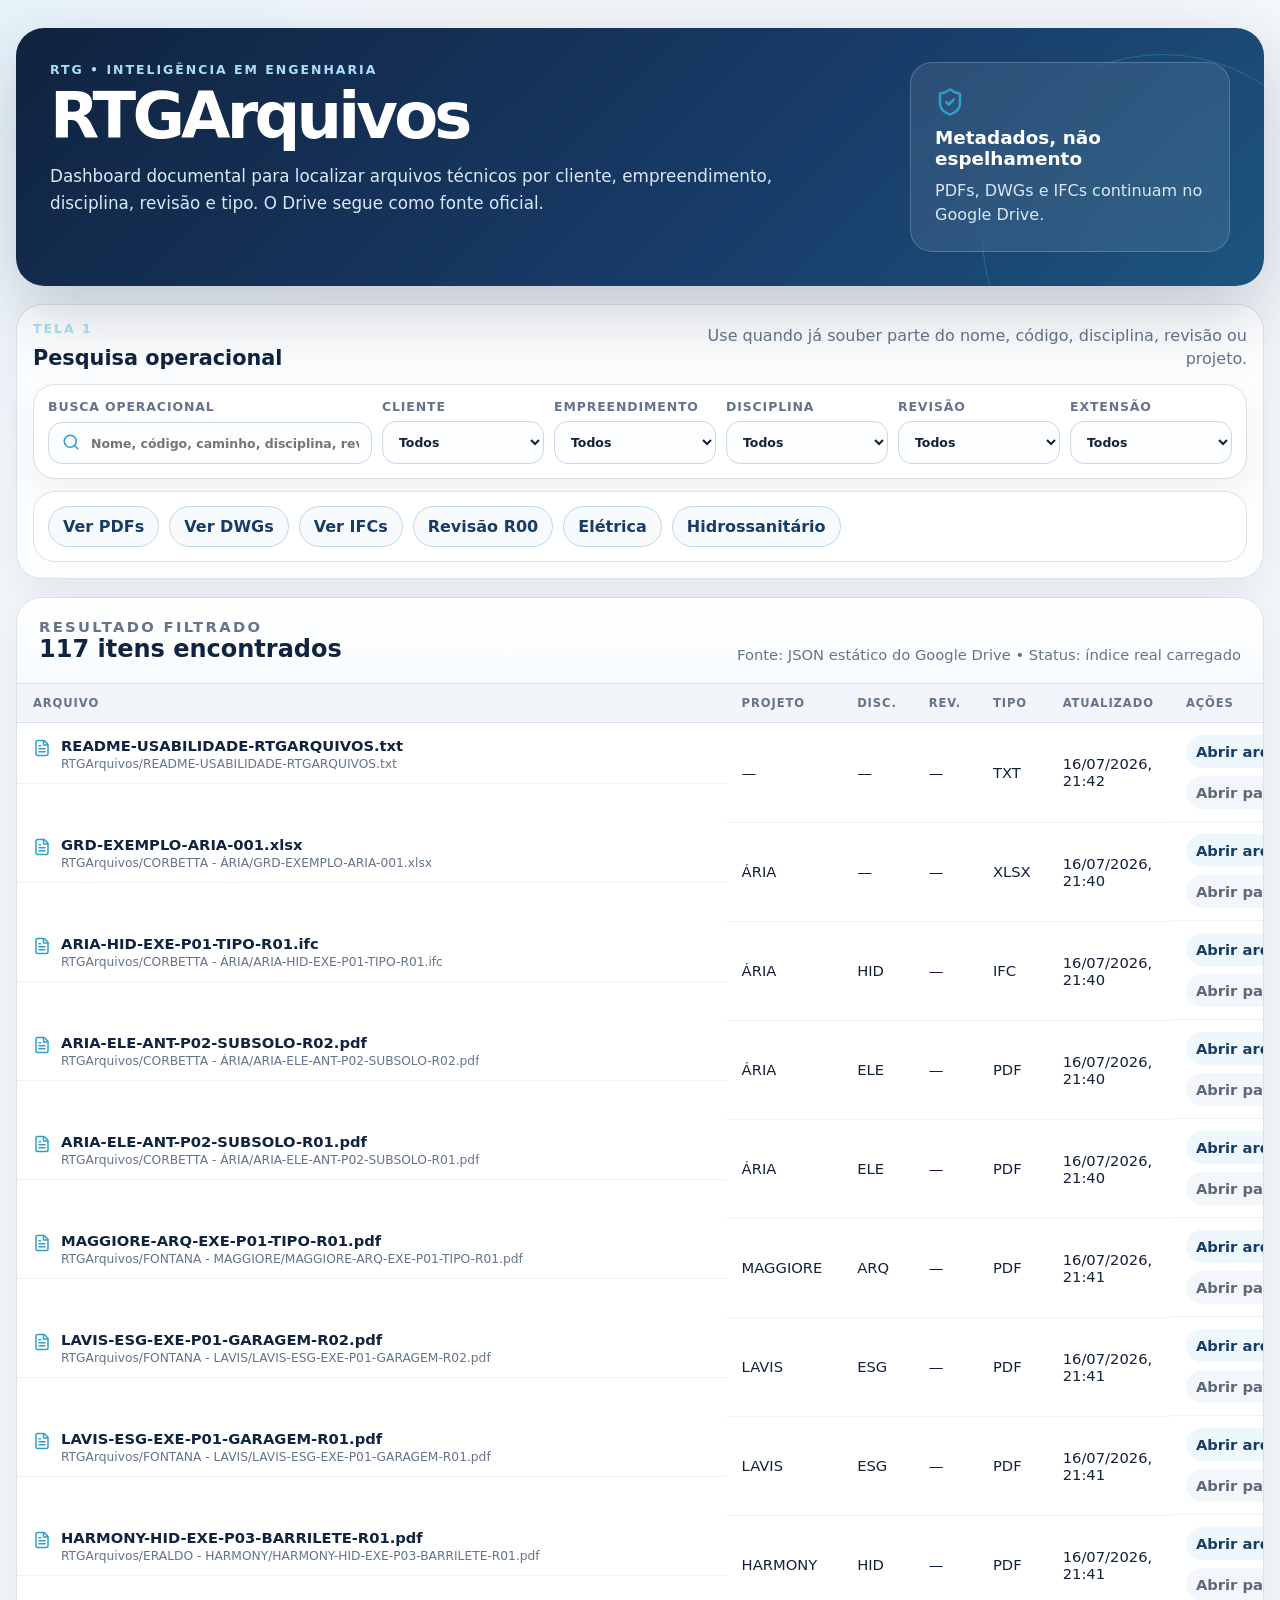
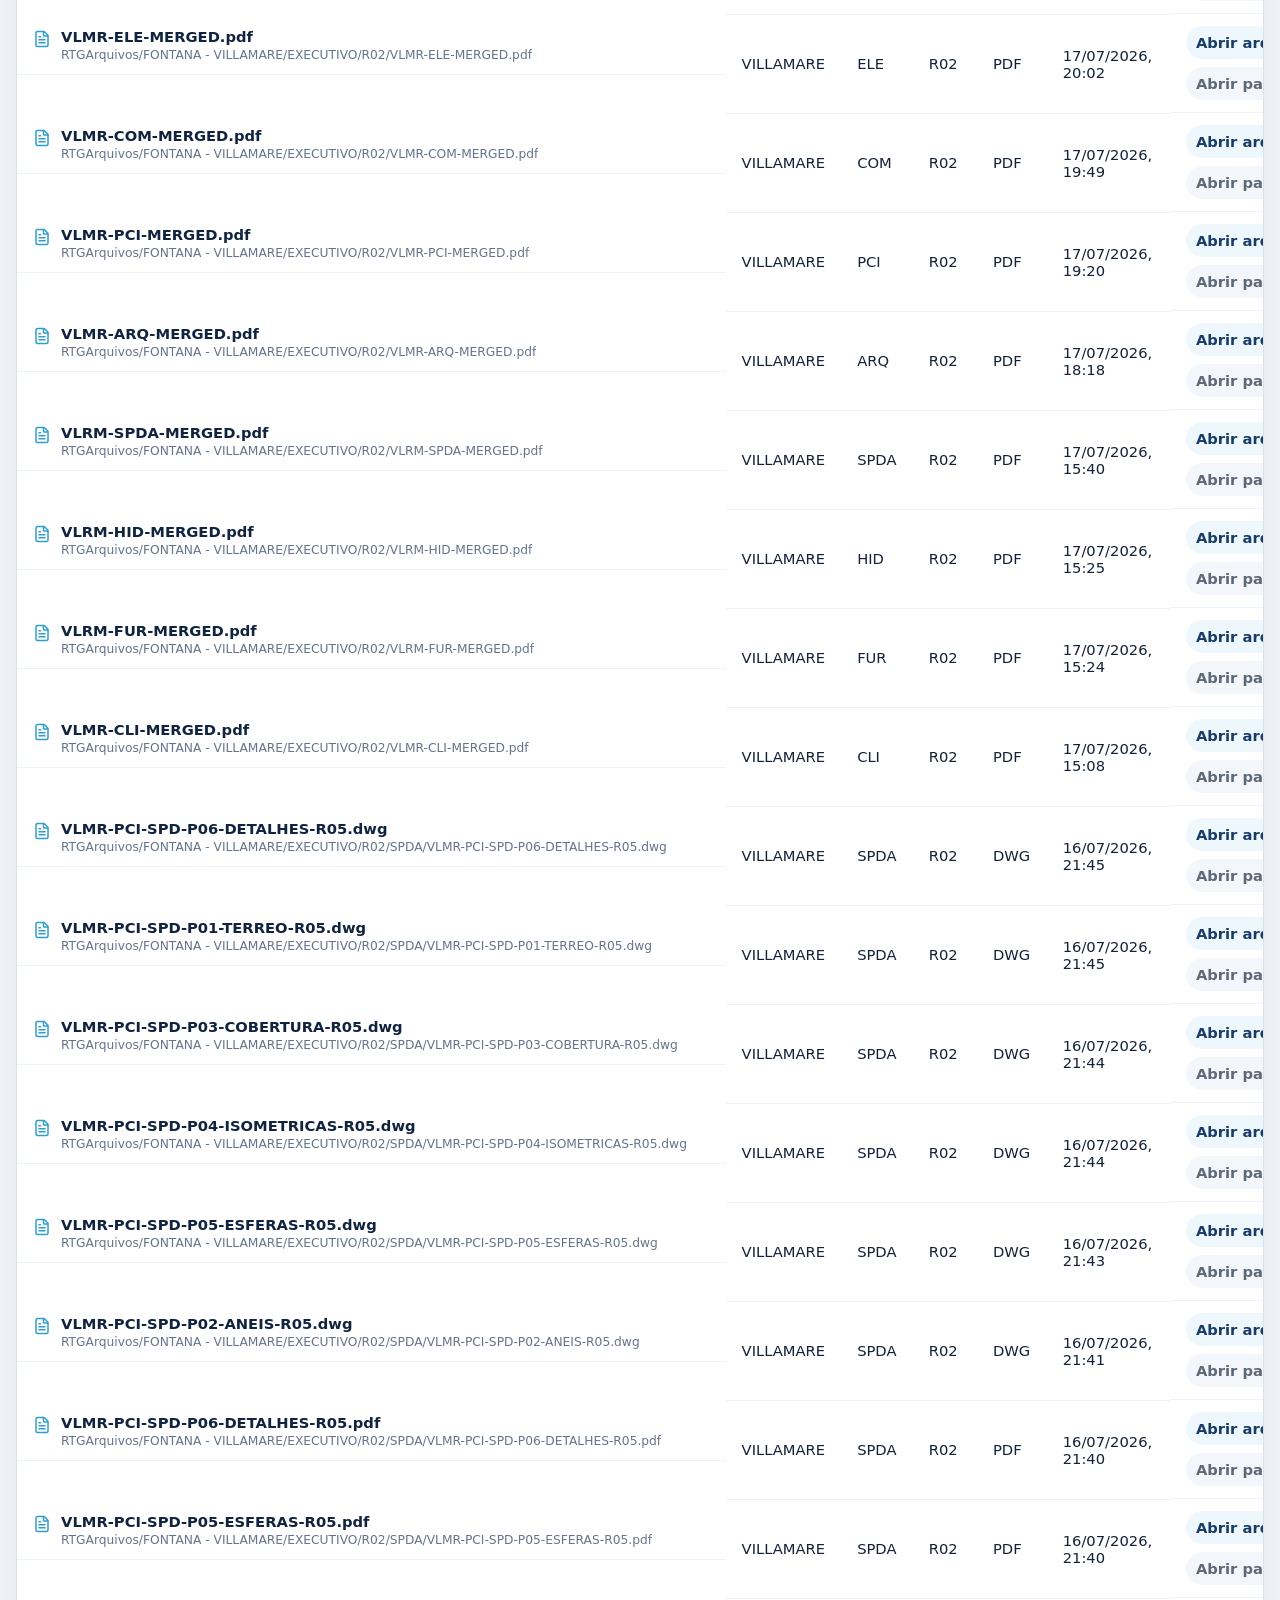
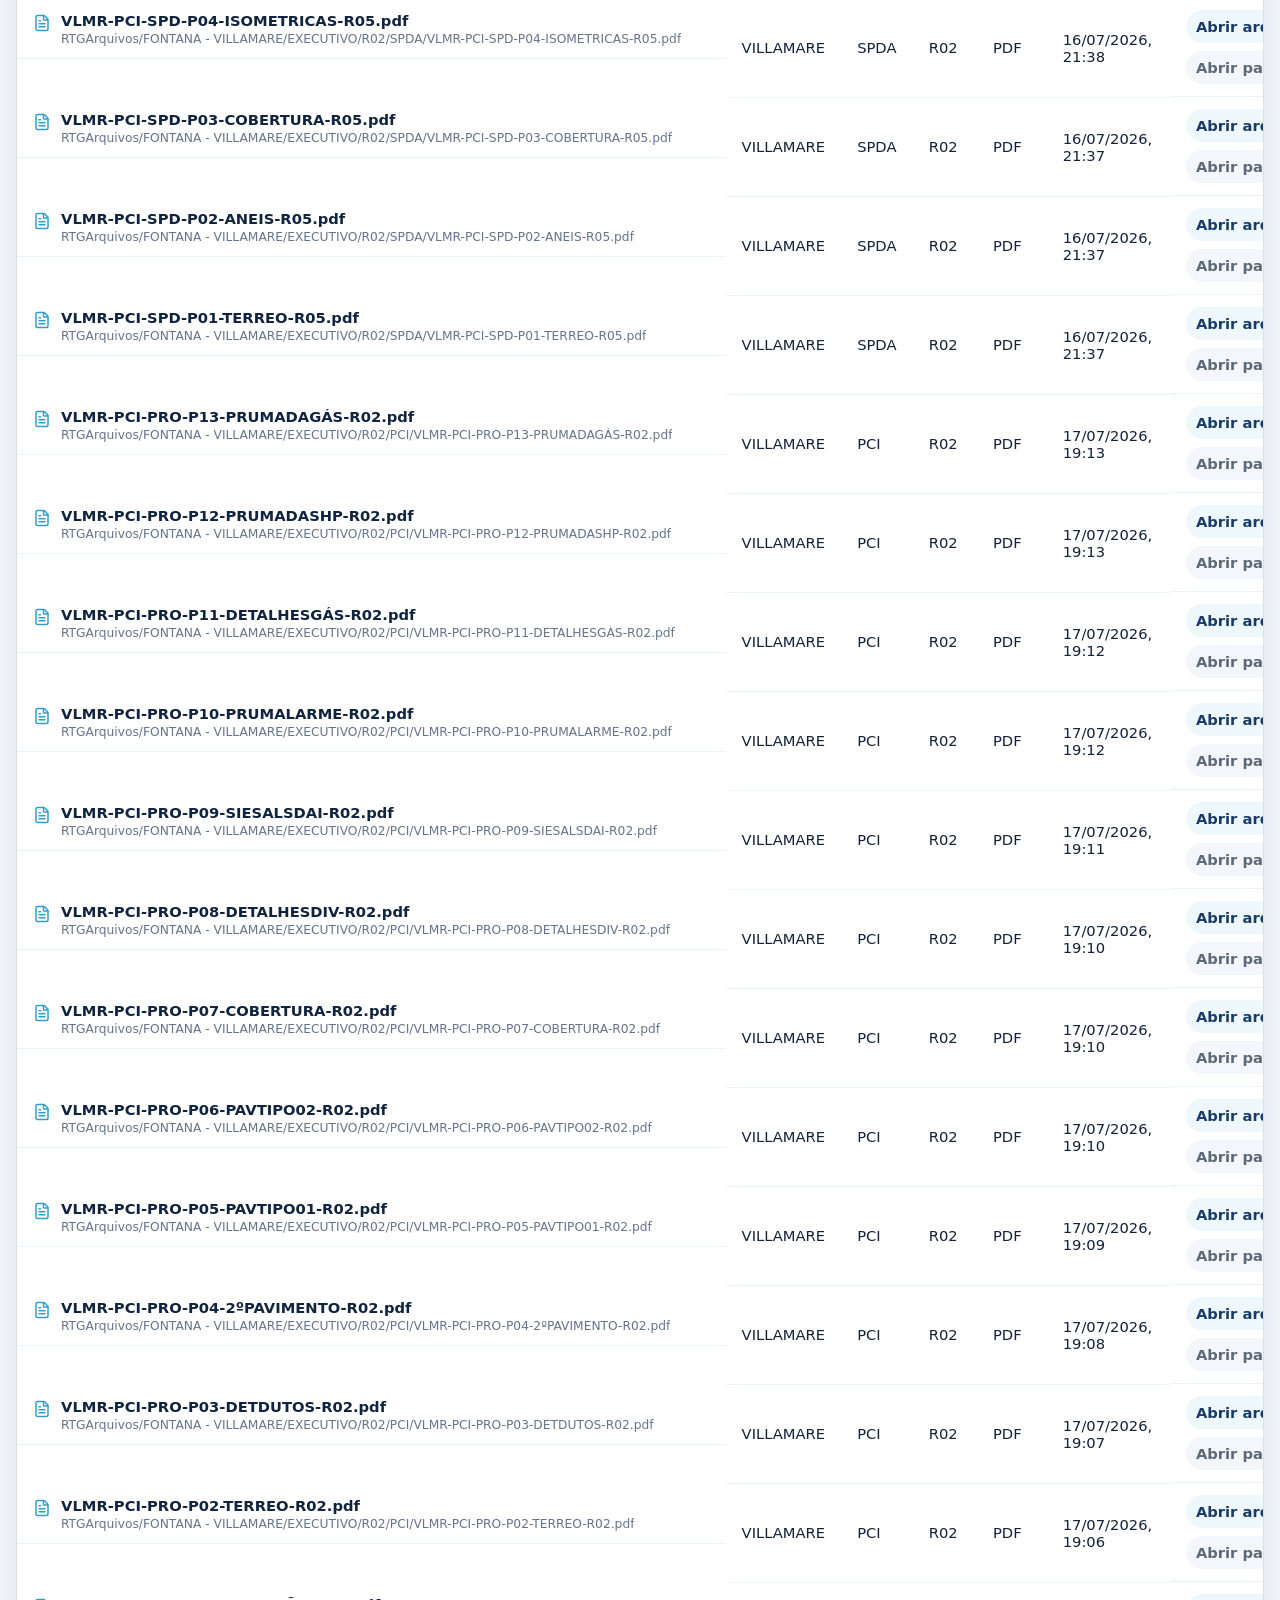
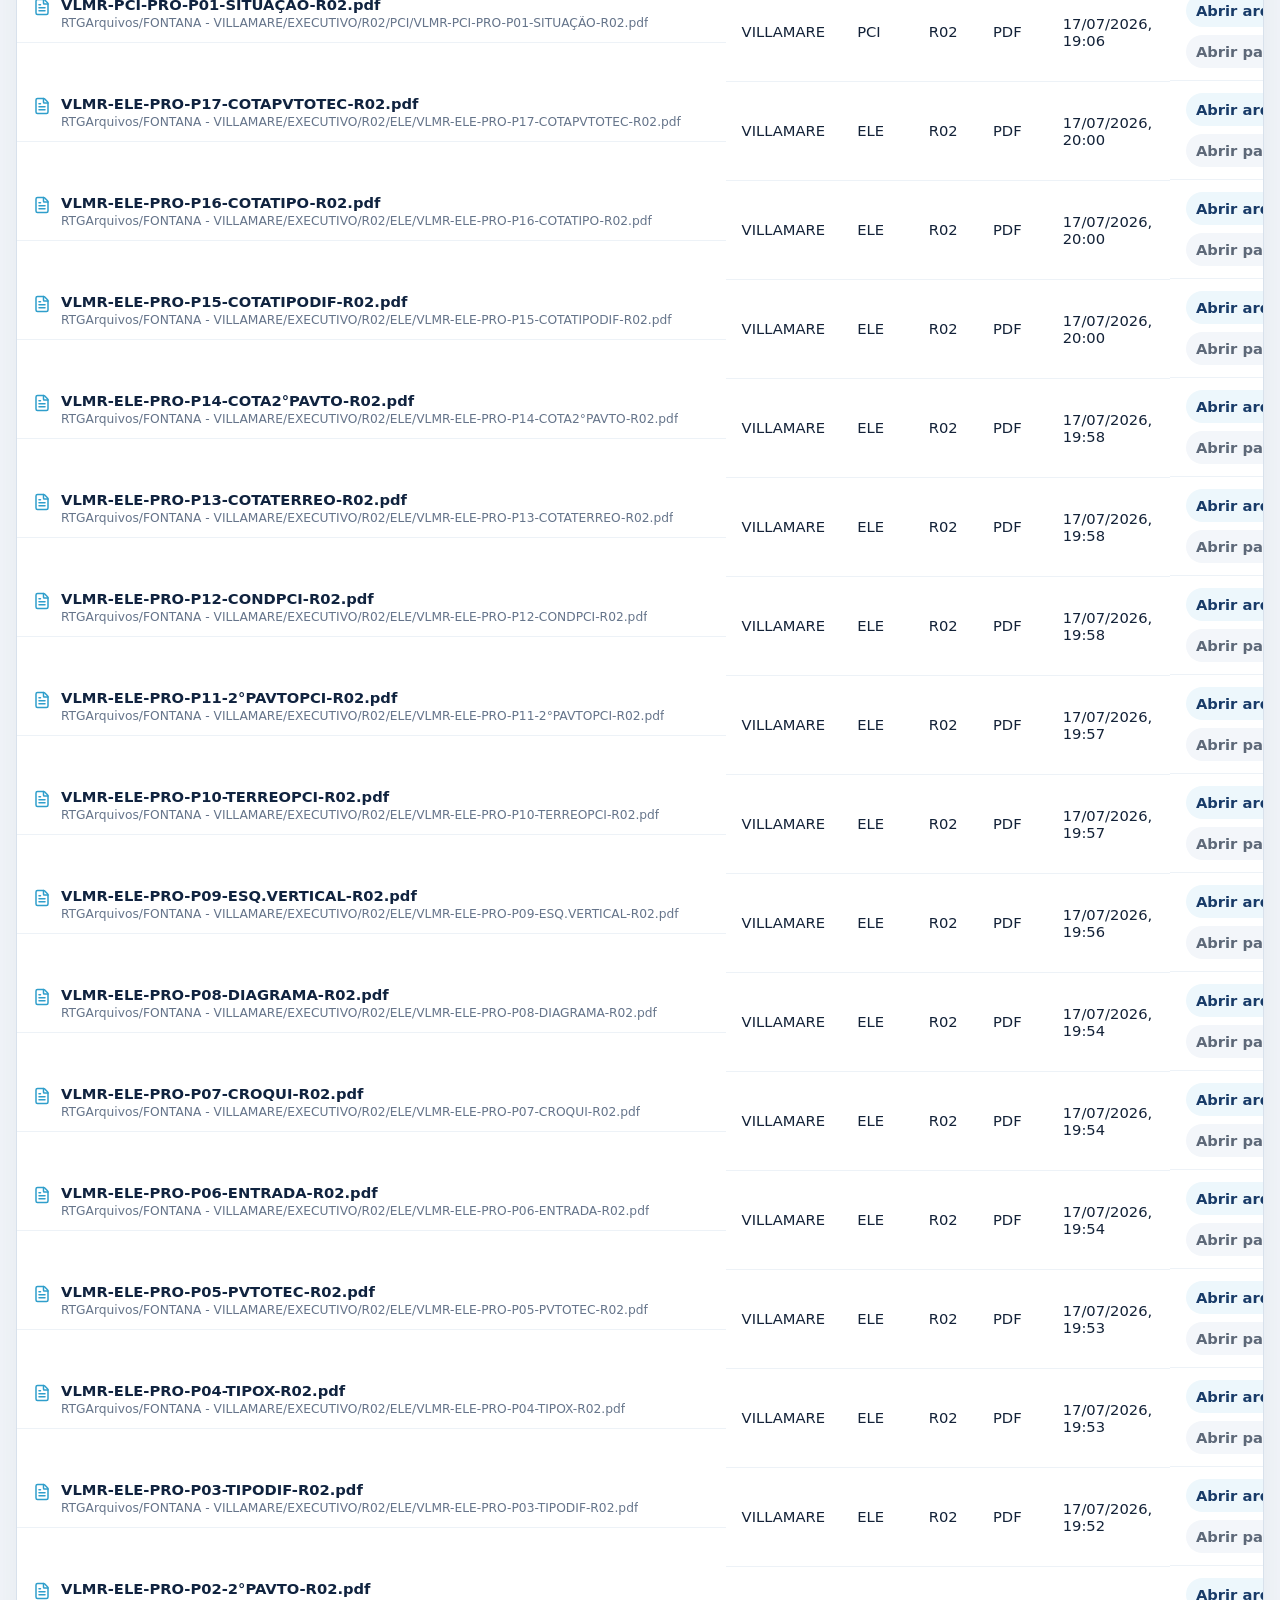
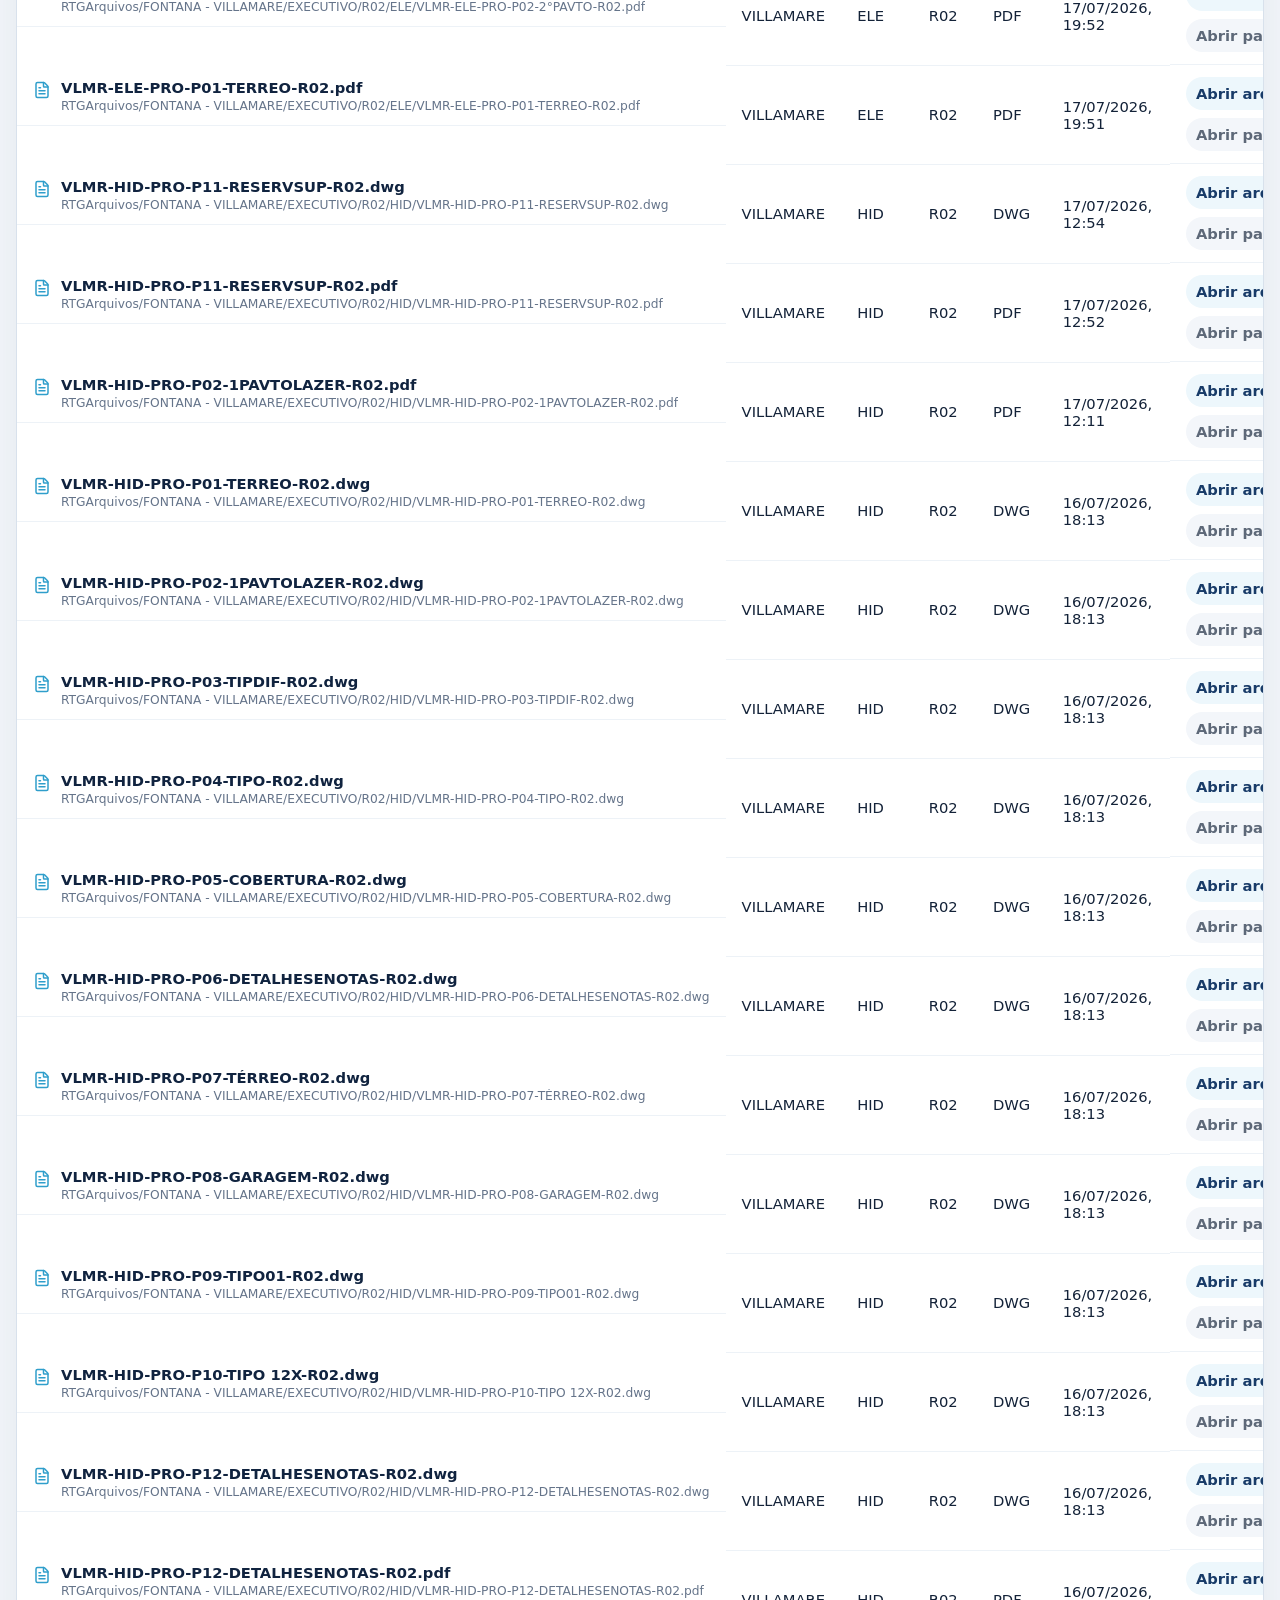
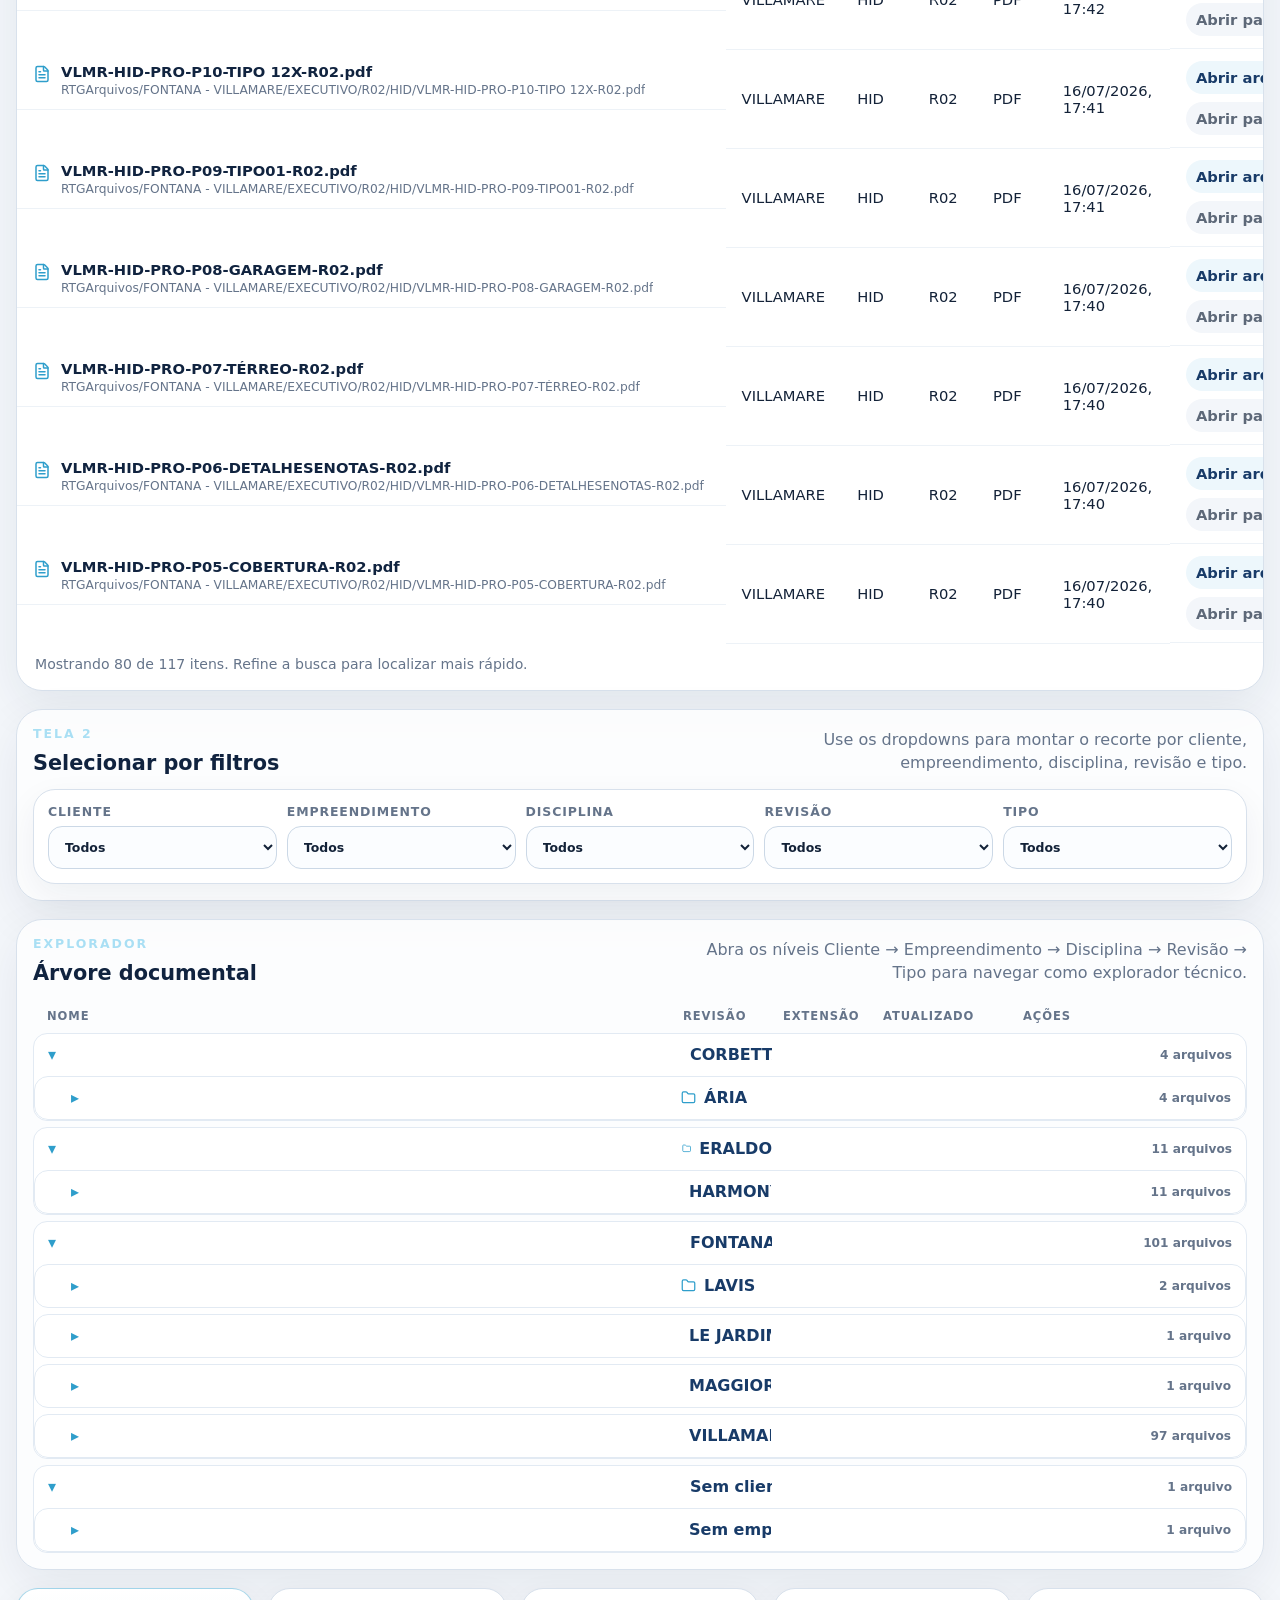
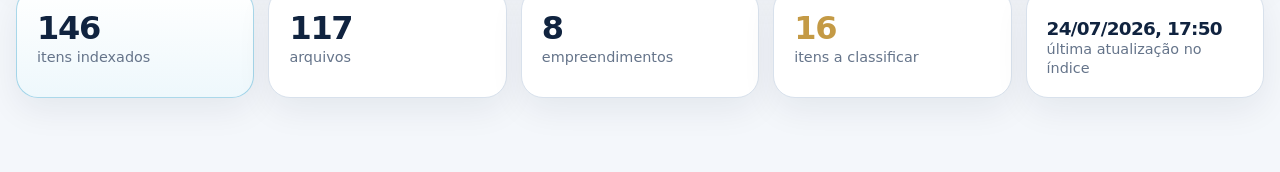
==== index.html @ e921a82e "Deploy RTGArquivos document tree explorer" ====
<!doctype html>
<html lang="pt-BR">
  <head>
    <meta charset="UTF-8" />
    <meta name="viewport" content="width=device-width, initial-scale=1.0" />
    <meta name="description" content="RTGArquivos — leitor e organizador dos arquivos da RTG no Google Drive." />
    <title>RTGArquivos — Leitor Google Drive</title>
    <script type="module" crossorigin src="/assets/index-Br7uMLHU.js"></script>
    <link rel="stylesheet" crossorigin href="/assets/index-CJc2FwRm.css">
  </head>
  <body>
    <div id="root"></div>
  </body>
</html>
---- assets/index-CJc2FwRm.css ----
:root{color:#132238;font-synthesis:none;text-rendering:optimizelegibility;-webkit-font-smoothing:antialiased;--rtg-navy:#10233f;--rtg-blue:#183b68;--rtg-cyan:#2f9ecb;--rtg-sky:#d9eef8;--rtg-ice:#f4f7fb;--rtg-card:#fff;--rtg-line:#d8e1ec;--rtg-text:#132238;--rtg-muted:#65748a;--rtg-gold:#c49a45;background:#f4f7fb;font-family:Inter,ui-sans-serif,system-ui,-apple-system,BlinkMacSystemFont,Segoe UI,sans-serif}*{box-sizing:border-box}body{background:radial-gradient(circle at top left, #e7f4fb 0, transparent 28rem), var(--rtg-ice);min-width:320px;min-height:100vh;margin:0}button,input,select{font:inherit}button{cursor:pointer}a{color:inherit}.app-shell{width:min(1420px,100% - 32px);margin:0 auto;padding:28px 0 56px}.hero{color:#fff;background:linear-gradient(135deg, var(--rtg-navy), var(--rtg-blue) 58%, #1c547d);border-radius:28px;grid-template-columns:1fr 320px;align-items:stretch;gap:24px;padding:34px;display:grid;position:relative;overflow:hidden;box-shadow:0 24px 70px #10233f38}.hero:after{content:"";border:1px solid #2f9ecb6b;border-radius:50%;width:360px;height:360px;position:absolute;inset:auto -80px -130px auto}.eyebrow{color:#a9dff4;letter-spacing:.16em;text-transform:uppercase;margin:0 0 10px;font-size:.78rem;font-weight:800}h1{letter-spacing:-.06em;margin:0;font-size:clamp(2.5rem,5vw,5rem);line-height:.92}h2{color:var(--rtg-navy);margin:0}.hero p:not(.eyebrow){color:#d9e8f5;max-width:760px;font-size:1.05rem;line-height:1.65}.privacy-card{z-index:1;-webkit-backdrop-filter:blur(12px);backdrop-filter:blur(12px);background:#ffffff17;border:1px solid #d9eef838;border-radius:22px;flex-direction:column;gap:10px;padding:24px;display:flex;position:relative}.privacy-card svg{color:var(--rtg-cyan);width:30px;height:30px}.privacy-card strong{font-size:1.15rem}.privacy-card span{color:#d9e8f5;line-height:1.5}.workspace-section{border:1px solid var(--rtg-line);background:#ffffffc7;border-radius:26px;margin:18px 0;padding:16px;box-shadow:0 16px 50px #10233f12}.workspace-heading{justify-content:space-between;align-items:end;gap:18px;margin-bottom:14px;display:flex}.workspace-heading h2{font-size:1.3rem}.workspace-heading span{color:var(--rtg-muted);text-align:right;max-width:560px;line-height:1.45}.command-center{grid-template-columns:repeat(5,1fr);gap:14px;margin:18px 0;display:grid}.metric{border:1px solid var(--rtg-line);background:var(--rtg-card);border-radius:22px;padding:20px;box-shadow:0 12px 34px #10233f12}.metric strong{color:var(--rtg-navy);letter-spacing:-.04em;font-size:clamp(1.5rem,2.5vw,2.4rem);display:block}.metric span{color:var(--rtg-muted);font-size:.9rem}.metric.primary{background:linear-gradient(#fff,#eef8fc);border-color:#2f9ecb66}.metric.alert strong{color:var(--rtg-gold)}.metric.wide strong{padding-top:9px;font-size:1.15rem}.quick-actions{border:1px solid var(--rtg-line);background:#fff;border-radius:22px;flex-wrap:wrap;gap:10px;margin-top:12px;padding:14px;display:flex}.quick-actions button{color:var(--rtg-blue);background:#f7fbfe;border:1px solid #bdd7e8;border-radius:999px;padding:10px 14px;font-weight:800}.quick-actions button:hover{border-color:var(--rtg-cyan);color:var(--rtg-navy);background:var(--rtg-sky)}.branch-grid{grid-template-columns:repeat(5,minmax(0,1fr));gap:10px;display:grid}.branch-panel{border:1px solid var(--rtg-line);background:#fff;border-radius:22px;min-width:0;padding:12px;box-shadow:0 12px 34px #10233f0f}.section-title{align-items:center;gap:7px;margin-bottom:10px;display:flex}.section-title svg{color:var(--rtg-cyan)}.section-title h2{font-size:.88rem}.branch-list{gap:7px;display:grid}.branch-item{text-align:left;background:#fbfdff;border:1px solid #e4ebf3;border-radius:15px;padding:9px;transition:all .15s}.branch-item:hover{background:#f1f8fc;border-color:#9ecde1;transform:translateY(-1px)}.branch-item strong{color:var(--rtg-navy);white-space:nowrap;text-overflow:ellipsis;font-size:.82rem;display:block;overflow:hidden}.branch-item span{color:var(--rtg-muted);margin-top:3px;font-size:.7rem;line-height:1.25;display:block}.filters{border:1px solid var(--rtg-line);background:#fff;border-radius:22px;grid-template-columns:minmax(320px,2fr) repeat(5,minmax(128px,1fr));gap:10px;padding:14px;display:grid;box-shadow:0 12px 34px #10233f0f}.filter-dropdowns{border:1px solid var(--rtg-line);background:#fff;border-radius:22px;grid-template-columns:repeat(5,minmax(150px,1fr));gap:10px;padding:14px;display:grid;box-shadow:0 12px 34px #10233f0f}.secondary-filter-grid{margin-top:4px}.search-field,.filter-field{color:var(--rtg-muted);text-transform:uppercase;letter-spacing:.07em;gap:7px;font-size:.78rem;font-weight:800;display:grid}.search-field{position:relative}.search-field svg{color:var(--rtg-cyan);width:18px;height:18px;position:absolute;bottom:13px;left:14px}input,select{width:100%;color:var(--rtg-text);background:#fbfdff;border:1px solid #cbd8e6;border-radius:14px;outline:none;padding:12px}input{padding-left:42px}input:focus,select:focus{border-color:var(--rtg-cyan);box-shadow:0 0 0 4px #2f9ecb24}.results-panel{border:1px solid var(--rtg-line);background:#fff;border-radius:26px;margin-top:18px;overflow:hidden;box-shadow:0 16px 50px #10233f14}.results-header{border-bottom:1px solid var(--rtg-line);background:linear-gradient(#fff,#f8fbfe);justify-content:space-between;align-items:end;gap:18px;padding:20px 22px;display:flex}.results-header p{color:var(--rtg-muted);margin:0;font-size:.92rem}.table-wrap{overflow-x:auto}.results-table{border-collapse:collapse;width:100%;font-size:.92rem}th{text-align:left;color:var(--rtg-muted);letter-spacing:.08em;text-transform:uppercase;border-bottom:1px solid var(--rtg-line);white-space:nowrap;background:#f2f6fa;padding:12px 16px;font-size:.72rem}td{color:var(--rtg-text);vertical-align:middle;border-bottom:1px solid #edf2f7;padding:12px 16px}tr:hover td{background:#f8fbfe}.name-cell{align-items:flex-start;gap:10px;min-width:360px;display:flex}.name-cell svg{color:var(--rtg-cyan);width:18px;height:18px;margin-top:2px}.name-cell strong{color:var(--rtg-navy);white-space:nowrap;text-overflow:ellipsis;max-width:520px;display:block;overflow:hidden}.name-cell small{color:var(--rtg-muted);white-space:nowrap;text-overflow:ellipsis;max-width:680px;margin-top:3px;display:block;overflow:hidden}.open-link{color:var(--rtg-blue);white-space:nowrap;background:#edf7fc;border-radius:999px;align-items:center;gap:5px;padding:8px 10px;font-weight:800;text-decoration:none;display:inline-flex}.open-link:hover{background:var(--rtg-sky);color:var(--rtg-navy)}.actions-cell{flex-wrap:wrap;gap:8px;min-width:220px;display:flex}.open-link.secondary{color:#5d6878;background:#f3f6fa}.open-link.secondary:hover{color:var(--rtg-navy);background:#e8eef5}.table-note{color:var(--rtg-muted);margin:0;padding:12px 18px 18px;font-size:.88rem}.explorer-workspace{margin-top:18px}.tree-table-head{color:var(--rtg-muted);letter-spacing:.08em;text-transform:uppercase;grid-template-columns:minmax(360px,1.7fr) 90px 90px 130px 210px;gap:10px;padding:10px 14px;font-size:.72rem;font-weight:900;display:grid}.tree-level{gap:6px;display:grid}.tree-node{background:#fff;border:1px solid #e2eaf3;border-radius:14px;overflow:hidden}.tree-node summary{cursor:pointer;min-height:42px;padding:9px 14px 9px calc(14px + (var(--depth) * 22px));color:var(--rtg-blue);grid-template-columns:minmax(360px,1.7fr) 90px 90px 130px 210px;align-items:center;gap:10px;font-weight:850;list-style:none;display:grid}.tree-node summary::-webkit-details-marker{display:none}.tree-node summary:before{content:"▸";color:var(--rtg-cyan);margin-right:7px}.tree-node[open]>summary:before{content:"▾"}.tree-name{text-overflow:ellipsis;white-space:nowrap;align-items:center;gap:8px;min-width:0;display:inline-flex;overflow:hidden}.tree-name svg{color:var(--rtg-cyan)}.tree-meta{color:var(--rtg-muted);grid-column:5;justify-self:end;font-size:.76rem;font-weight:800}.tree-files{background:#f8fbff;gap:4px;padding:0 10px 10px;display:grid}.tree-file{min-height:40px;color:var(--rtg-muted);background:#fff;border:1px solid #e6edf5;border-radius:12px;grid-template-columns:minmax(360px,1.7fr) 90px 90px 130px 210px;align-items:center;gap:10px;padding:8px 12px 8px 76px;font-size:.82rem;display:grid}.tree-file-name{color:var(--rtg-navy);text-overflow:ellipsis;white-space:nowrap;align-items:center;gap:8px;min-width:0;font-weight:800;display:inline-flex;overflow:hidden}.tree-file-name svg{color:var(--rtg-blue)}.tree-actions{flex-wrap:wrap;justify-content:flex-end;gap:6px;display:flex}.tree-actions a{color:var(--rtg-blue);background:#f9fcff;border:1px solid #c9d9e8;border-radius:999px;padding:6px 9px;font-size:.72rem;font-weight:850;text-decoration:none}.tree-actions a:hover{color:#fff;background:var(--rtg-blue);border-color:var(--rtg-blue)}@media (width<=1240px){.branch-grid,.filters,.filter-dropdowns{grid-template-columns:repeat(3,1fr)}.search-field{grid-column:1/-1}}@media (width<=1100px){.hero{grid-template-columns:1fr}.command-center,.branch-grid{grid-template-columns:repeat(2,1fr)}.workspace-heading{flex-direction:column;align-items:flex-start}.workspace-heading span{text-align:left}}@media (width<=720px){.app-shell{width:min(100% - 20px,1420px);padding-top:10px}.hero{border-radius:20px;padding:24px}.command-center,.branch-grid,.filters,.filter-dropdowns{grid-template-columns:1fr}.results-header{flex-direction:column;align-items:flex-start}.name-cell{min-width:260px}}
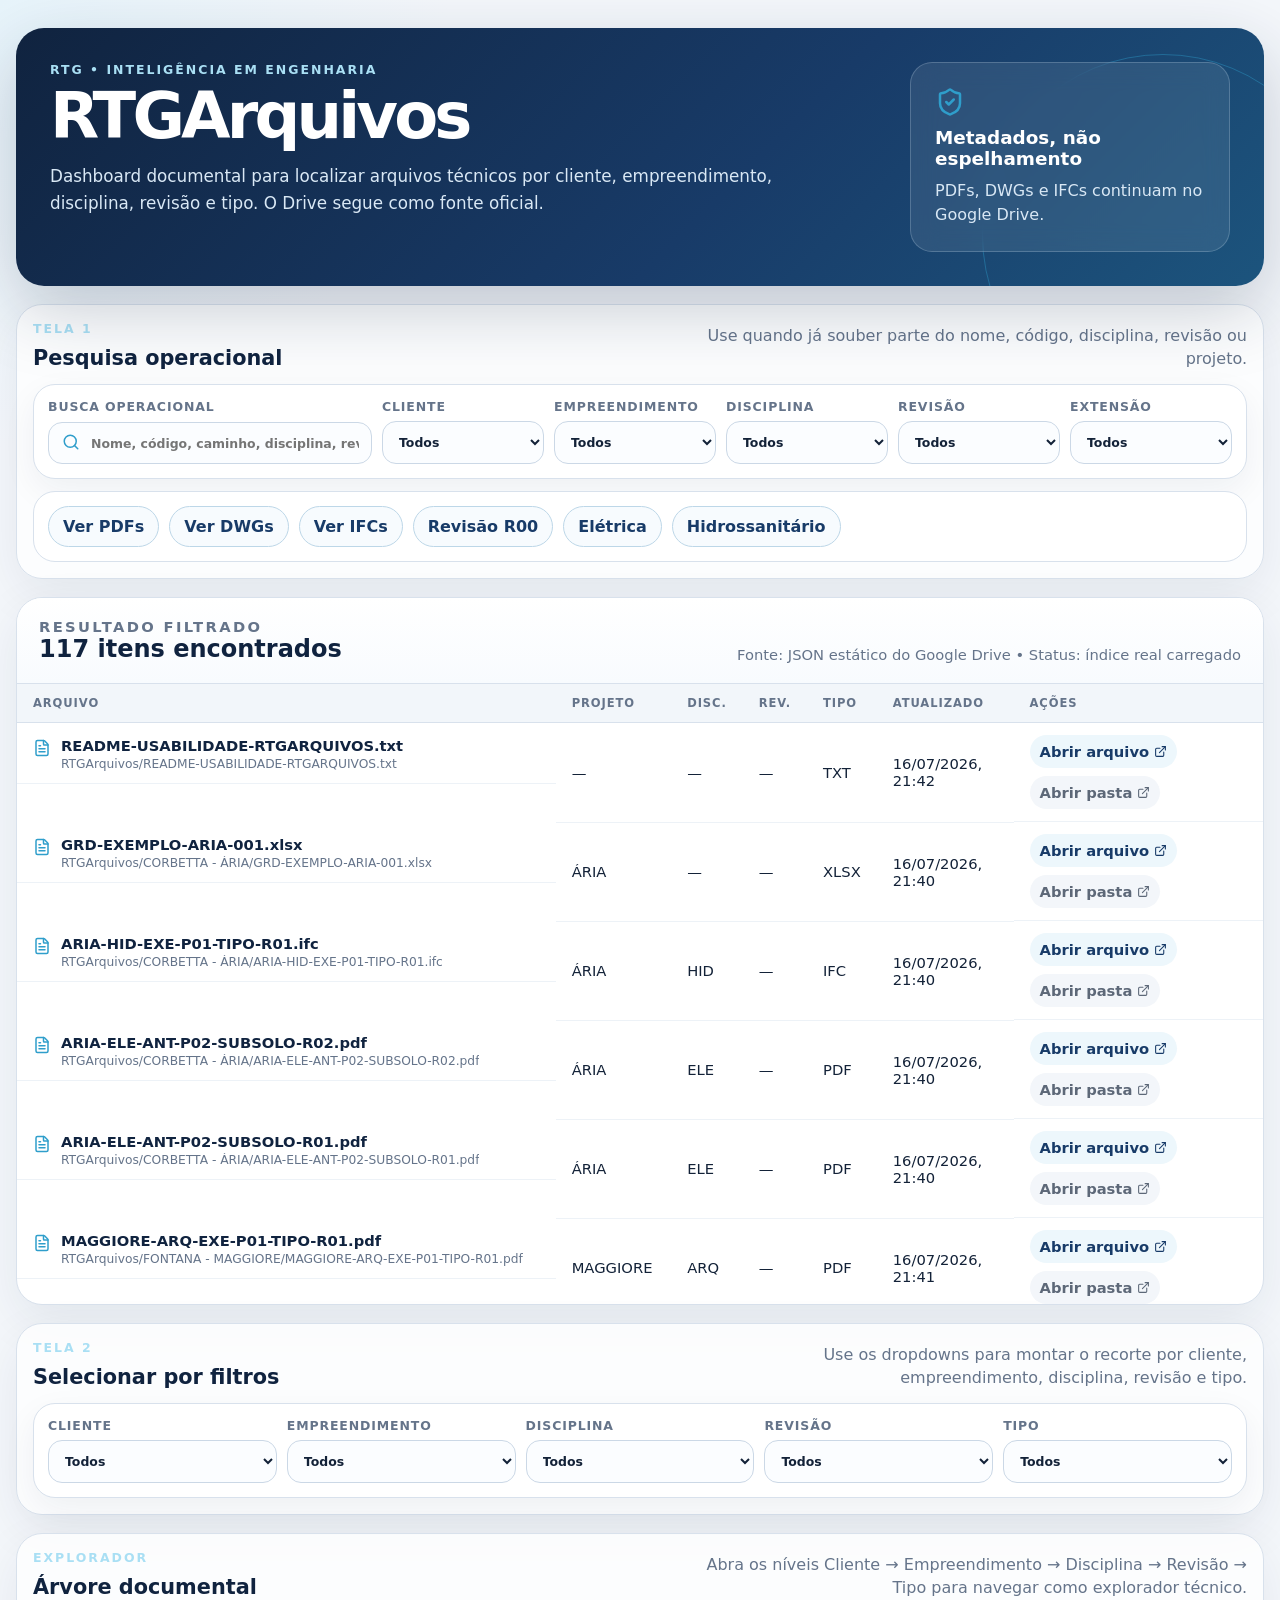
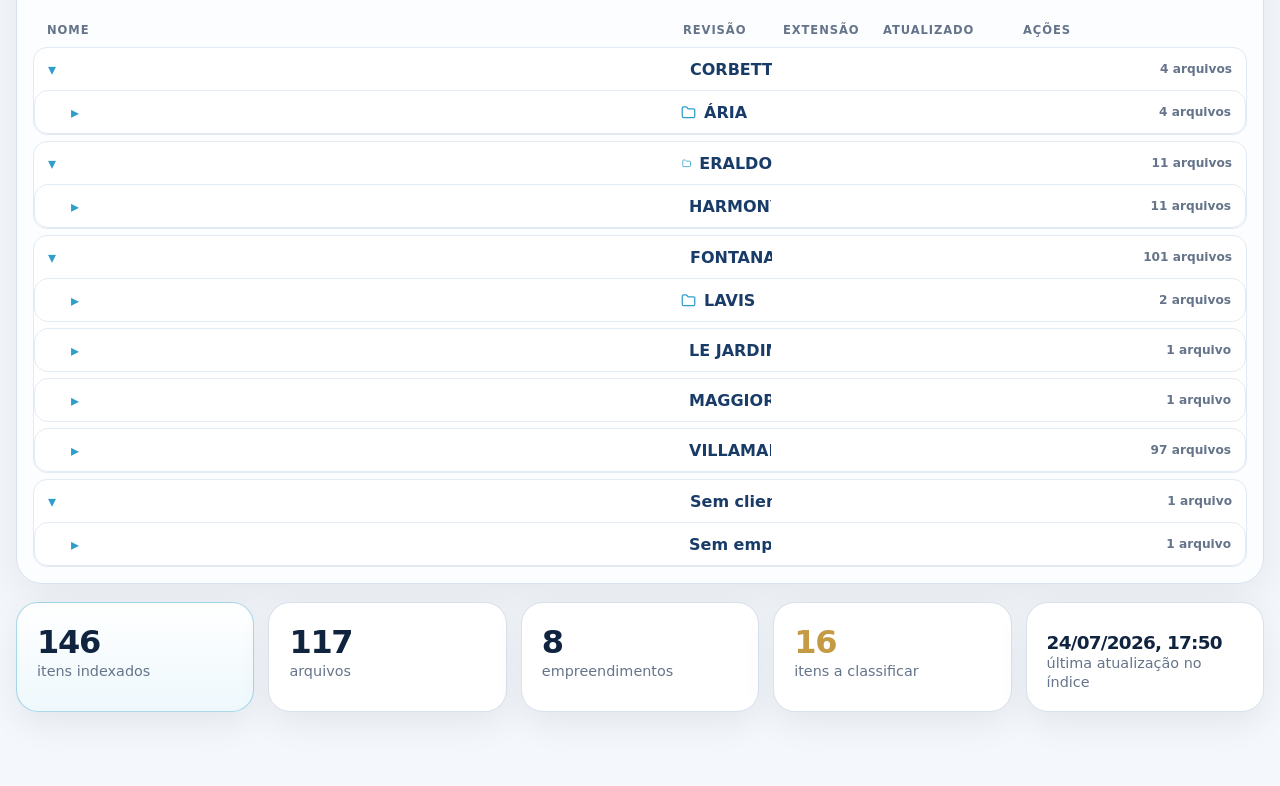
==== commit af7871aa: "Deploy RTGArquivos filtered results viewport" ====
--- a/index.html
+++ b/index.html
@@ -5,8 +5,8 @@
     <meta name="viewport" content="width=device-width, initial-scale=1.0" />
     <meta name="description" content="RTGArquivos — leitor e organizador dos arquivos da RTG no Google Drive." />
     <title>RTGArquivos — Leitor Google Drive</title>
-    <script type="module" crossorigin src="/assets/index-Br7uMLHU.js"></script>
-    <link rel="stylesheet" crossorigin href="/assets/index-CJc2FwRm.css">
+    <script type="module" crossorigin src="/assets/index-PYm75_A0.js"></script>
+    <link rel="stylesheet" crossorigin href="/assets/index-BSpvSMJw.css">
   </head>
   <body>
     <div id="root"></div>
--- a/assets/index-BSpvSMJw.css
+++ b/assets/index-BSpvSMJw.css
@@ -0,0 +1 @@
+:root{color:#132238;font-synthesis:none;text-rendering:optimizelegibility;-webkit-font-smoothing:antialiased;--rtg-navy:#10233f;--rtg-blue:#183b68;--rtg-cyan:#2f9ecb;--rtg-sky:#d9eef8;--rtg-ice:#f4f7fb;--rtg-card:#fff;--rtg-line:#d8e1ec;--rtg-text:#132238;--rtg-muted:#65748a;--rtg-gold:#c49a45;background:#f4f7fb;font-family:Inter,ui-sans-serif,system-ui,-apple-system,BlinkMacSystemFont,Segoe UI,sans-serif}*{box-sizing:border-box}body{background:radial-gradient(circle at top left, #e7f4fb 0, transparent 28rem), var(--rtg-ice);min-width:320px;min-height:100vh;margin:0}button,input,select{font:inherit}button{cursor:pointer}a{color:inherit}.app-shell{width:min(1420px,100% - 32px);margin:0 auto;padding:28px 0 56px}.hero{color:#fff;background:linear-gradient(135deg, var(--rtg-navy), var(--rtg-blue) 58%, #1c547d);border-radius:28px;grid-template-columns:1fr 320px;align-items:stretch;gap:24px;padding:34px;display:grid;position:relative;overflow:hidden;box-shadow:0 24px 70px #10233f38}.hero:after{content:"";border:1px solid #2f9ecb6b;border-radius:50%;width:360px;height:360px;position:absolute;inset:auto -80px -130px auto}.eyebrow{color:#a9dff4;letter-spacing:.16em;text-transform:uppercase;margin:0 0 10px;font-size:.78rem;font-weight:800}h1{letter-spacing:-.06em;margin:0;font-size:clamp(2.5rem,5vw,5rem);line-height:.92}h2{color:var(--rtg-navy);margin:0}.hero p:not(.eyebrow){color:#d9e8f5;max-width:760px;font-size:1.05rem;line-height:1.65}.privacy-card{z-index:1;-webkit-backdrop-filter:blur(12px);backdrop-filter:blur(12px);background:#ffffff17;border:1px solid #d9eef838;border-radius:22px;flex-direction:column;gap:10px;padding:24px;display:flex;position:relative}.privacy-card svg{color:var(--rtg-cyan);width:30px;height:30px}.privacy-card strong{font-size:1.15rem}.privacy-card span{color:#d9e8f5;line-height:1.5}.workspace-section{border:1px solid var(--rtg-line);background:#ffffffc7;border-radius:26px;margin:18px 0;padding:16px;box-shadow:0 16px 50px #10233f12}.workspace-heading{justify-content:space-between;align-items:end;gap:18px;margin-bottom:14px;display:flex}.workspace-heading h2{font-size:1.3rem}.workspace-heading span{color:var(--rtg-muted);text-align:right;max-width:560px;line-height:1.45}.command-center{grid-template-columns:repeat(5,1fr);gap:14px;margin:18px 0;display:grid}.metric{border:1px solid var(--rtg-line);background:var(--rtg-card);border-radius:22px;padding:20px;box-shadow:0 12px 34px #10233f12}.metric strong{color:var(--rtg-navy);letter-spacing:-.04em;font-size:clamp(1.5rem,2.5vw,2.4rem);display:block}.metric span{color:var(--rtg-muted);font-size:.9rem}.metric.primary{background:linear-gradient(#fff,#eef8fc);border-color:#2f9ecb66}.metric.alert strong{color:var(--rtg-gold)}.metric.wide strong{padding-top:9px;font-size:1.15rem}.quick-actions{border:1px solid var(--rtg-line);background:#fff;border-radius:22px;flex-wrap:wrap;gap:10px;margin-top:12px;padding:14px;display:flex}.quick-actions button{color:var(--rtg-blue);background:#f7fbfe;border:1px solid #bdd7e8;border-radius:999px;padding:10px 14px;font-weight:800}.quick-actions button:hover{border-color:var(--rtg-cyan);color:var(--rtg-navy);background:var(--rtg-sky)}.branch-grid{grid-template-columns:repeat(5,minmax(0,1fr));gap:10px;display:grid}.branch-panel{border:1px solid var(--rtg-line);background:#fff;border-radius:22px;min-width:0;padding:12px;box-shadow:0 12px 34px #10233f0f}.section-title{align-items:center;gap:7px;margin-bottom:10px;display:flex}.section-title svg{color:var(--rtg-cyan)}.section-title h2{font-size:.88rem}.branch-list{gap:7px;display:grid}.branch-item{text-align:left;background:#fbfdff;border:1px solid #e4ebf3;border-radius:15px;padding:9px;transition:all .15s}.branch-item:hover{background:#f1f8fc;border-color:#9ecde1;transform:translateY(-1px)}.branch-item strong{color:var(--rtg-navy);white-space:nowrap;text-overflow:ellipsis;font-size:.82rem;display:block;overflow:hidden}.branch-item span{color:var(--rtg-muted);margin-top:3px;font-size:.7rem;line-height:1.25;display:block}.filters{border:1px solid var(--rtg-line);background:#fff;border-radius:22px;grid-template-columns:minmax(320px,2fr) repeat(5,minmax(128px,1fr));gap:10px;padding:14px;display:grid;box-shadow:0 12px 34px #10233f0f}.filter-dropdowns{border:1px solid var(--rtg-line);background:#fff;border-radius:22px;grid-template-columns:repeat(5,minmax(150px,1fr));gap:10px;padding:14px;display:grid;box-shadow:0 12px 34px #10233f0f}.secondary-filter-grid{margin-top:4px}.search-field,.filter-field{color:var(--rtg-muted);text-transform:uppercase;letter-spacing:.07em;gap:7px;font-size:.78rem;font-weight:800;display:grid}.search-field{position:relative}.search-field svg{color:var(--rtg-cyan);width:18px;height:18px;position:absolute;bottom:13px;left:14px}input,select{width:100%;color:var(--rtg-text);background:#fbfdff;border:1px solid #cbd8e6;border-radius:14px;outline:none;padding:12px}input{padding-left:42px}input:focus,select:focus{border-color:var(--rtg-cyan);box-shadow:0 0 0 4px #2f9ecb24}.results-panel{border:1px solid var(--rtg-line);background:#fff;border-radius:26px;margin-top:18px;overflow:hidden;box-shadow:0 16px 50px #10233f14}.results-header{border-bottom:1px solid var(--rtg-line);background:linear-gradient(#fff,#f8fbfe);justify-content:space-between;align-items:end;gap:18px;padding:20px 22px;display:flex}.results-header p{color:var(--rtg-muted);margin:0;font-size:.92rem}.table-wrap{max-height:620px;overflow:auto}.results-table{border-collapse:collapse;width:100%;font-size:.92rem}th{z-index:1;text-align:left;color:var(--rtg-muted);letter-spacing:.08em;text-transform:uppercase;border-bottom:1px solid var(--rtg-line);white-space:nowrap;background:#f2f6fa;padding:12px 16px;font-size:.72rem;position:sticky;top:0}td{color:var(--rtg-text);vertical-align:middle;border-bottom:1px solid #edf2f7;padding:12px 16px}tr:hover td{background:#f8fbfe}.name-cell{align-items:flex-start;gap:10px;min-width:360px;display:flex}.name-cell svg{color:var(--rtg-cyan);width:18px;height:18px;margin-top:2px}.name-cell strong{color:var(--rtg-navy);white-space:nowrap;text-overflow:ellipsis;max-width:520px;display:block;overflow:hidden}.name-cell small{color:var(--rtg-muted);white-space:nowrap;text-overflow:ellipsis;max-width:680px;margin-top:3px;display:block;overflow:hidden}.open-link{color:var(--rtg-blue);white-space:nowrap;background:#edf7fc;border-radius:999px;align-items:center;gap:5px;padding:8px 10px;font-weight:800;text-decoration:none;display:inline-flex}.open-link:hover{background:var(--rtg-sky);color:var(--rtg-navy)}.actions-cell{flex-wrap:wrap;gap:8px;min-width:220px;display:flex}.open-link.secondary{color:#5d6878;background:#f3f6fa}.open-link.secondary:hover{color:var(--rtg-navy);background:#e8eef5}.table-note{color:var(--rtg-muted);margin:0;padding:12px 18px 18px;font-size:.88rem}.explorer-workspace{margin-top:18px}.tree-table-head{color:var(--rtg-muted);letter-spacing:.08em;text-transform:uppercase;grid-template-columns:minmax(360px,1.7fr) 90px 90px 130px 210px;gap:10px;padding:10px 14px;font-size:.72rem;font-weight:900;display:grid}.tree-level{gap:6px;display:grid}.tree-node{background:#fff;border:1px solid #e2eaf3;border-radius:14px;overflow:hidden}.tree-node summary{cursor:pointer;min-height:42px;padding:9px 14px 9px calc(14px + (var(--depth) * 22px));color:var(--rtg-blue);grid-template-columns:minmax(360px,1.7fr) 90px 90px 130px 210px;align-items:center;gap:10px;font-weight:850;list-style:none;display:grid}.tree-node summary::-webkit-details-marker{display:none}.tree-node summary:before{content:"▸";color:var(--rtg-cyan);margin-right:7px}.tree-node[open]>summary:before{content:"▾"}.tree-name{text-overflow:ellipsis;white-space:nowrap;align-items:center;gap:8px;min-width:0;display:inline-flex;overflow:hidden}.tree-name svg{color:var(--rtg-cyan)}.tree-meta{color:var(--rtg-muted);grid-column:5;justify-self:end;font-size:.76rem;font-weight:800}.tree-files{background:#f8fbff;gap:4px;padding:0 10px 10px;display:grid}.tree-file{min-height:40px;color:var(--rtg-muted);background:#fff;border:1px solid #e6edf5;border-radius:12px;grid-template-columns:minmax(360px,1.7fr) 90px 90px 130px 210px;align-items:center;gap:10px;padding:8px 12px 8px 76px;font-size:.82rem;display:grid}.tree-file-name{color:var(--rtg-navy);text-overflow:ellipsis;white-space:nowrap;align-items:center;gap:8px;min-width:0;font-weight:800;display:inline-flex;overflow:hidden}.tree-file-name svg{color:var(--rtg-blue)}.tree-actions{flex-wrap:wrap;justify-content:flex-end;gap:6px;display:flex}.tree-actions a{color:var(--rtg-blue);background:#f9fcff;border:1px solid #c9d9e8;border-radius:999px;padding:6px 9px;font-size:.72rem;font-weight:850;text-decoration:none}.tree-actions a:hover{color:#fff;background:var(--rtg-blue);border-color:var(--rtg-blue)}@media (width<=1240px){.branch-grid,.filters,.filter-dropdowns{grid-template-columns:repeat(3,1fr)}.search-field{grid-column:1/-1}}@media (width<=1100px){.hero{grid-template-columns:1fr}.command-center,.branch-grid{grid-template-columns:repeat(2,1fr)}.workspace-heading{flex-direction:column;align-items:flex-start}.workspace-heading span{text-align:left}}@media (width<=720px){.app-shell{width:min(100% - 20px,1420px);padding-top:10px}.hero{border-radius:20px;padding:24px}.command-center,.branch-grid,.filters,.filter-dropdowns{grid-template-columns:1fr}.results-header{flex-direction:column;align-items:flex-start}.name-cell{min-width:260px}}
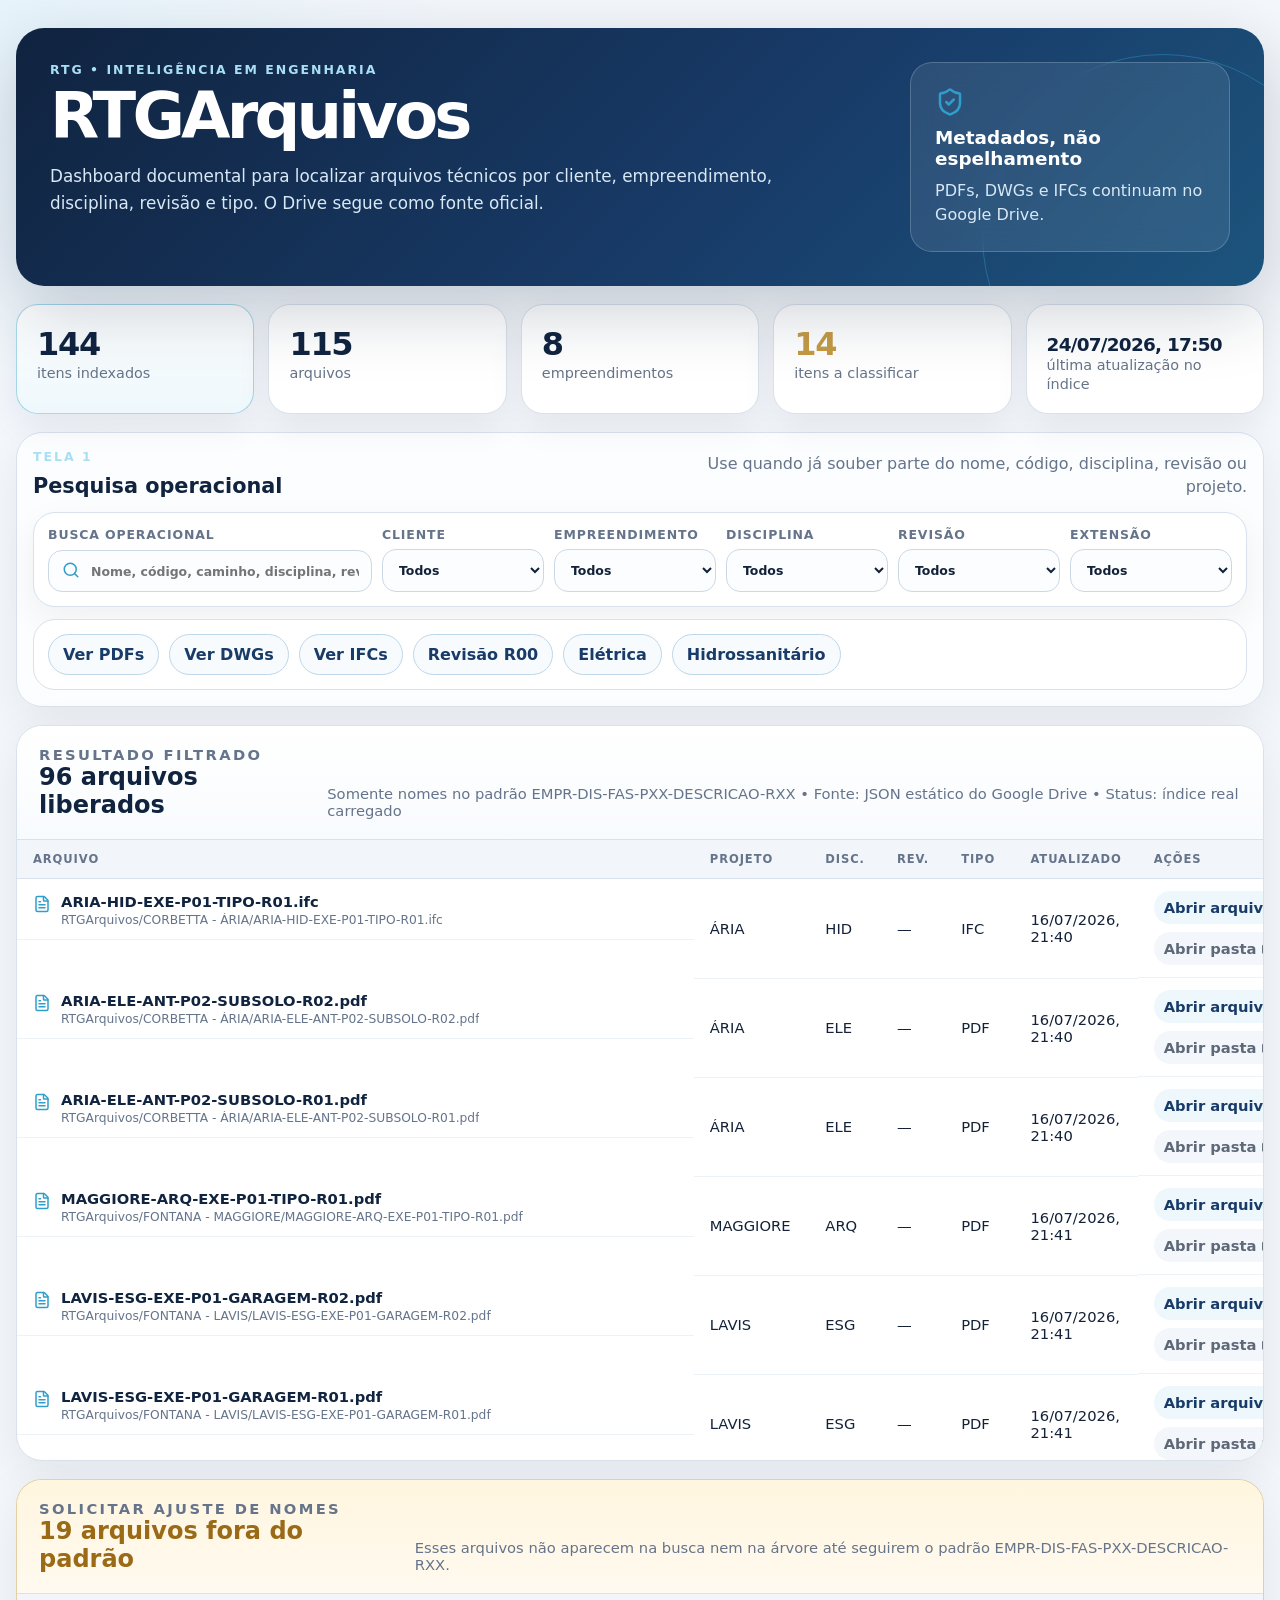
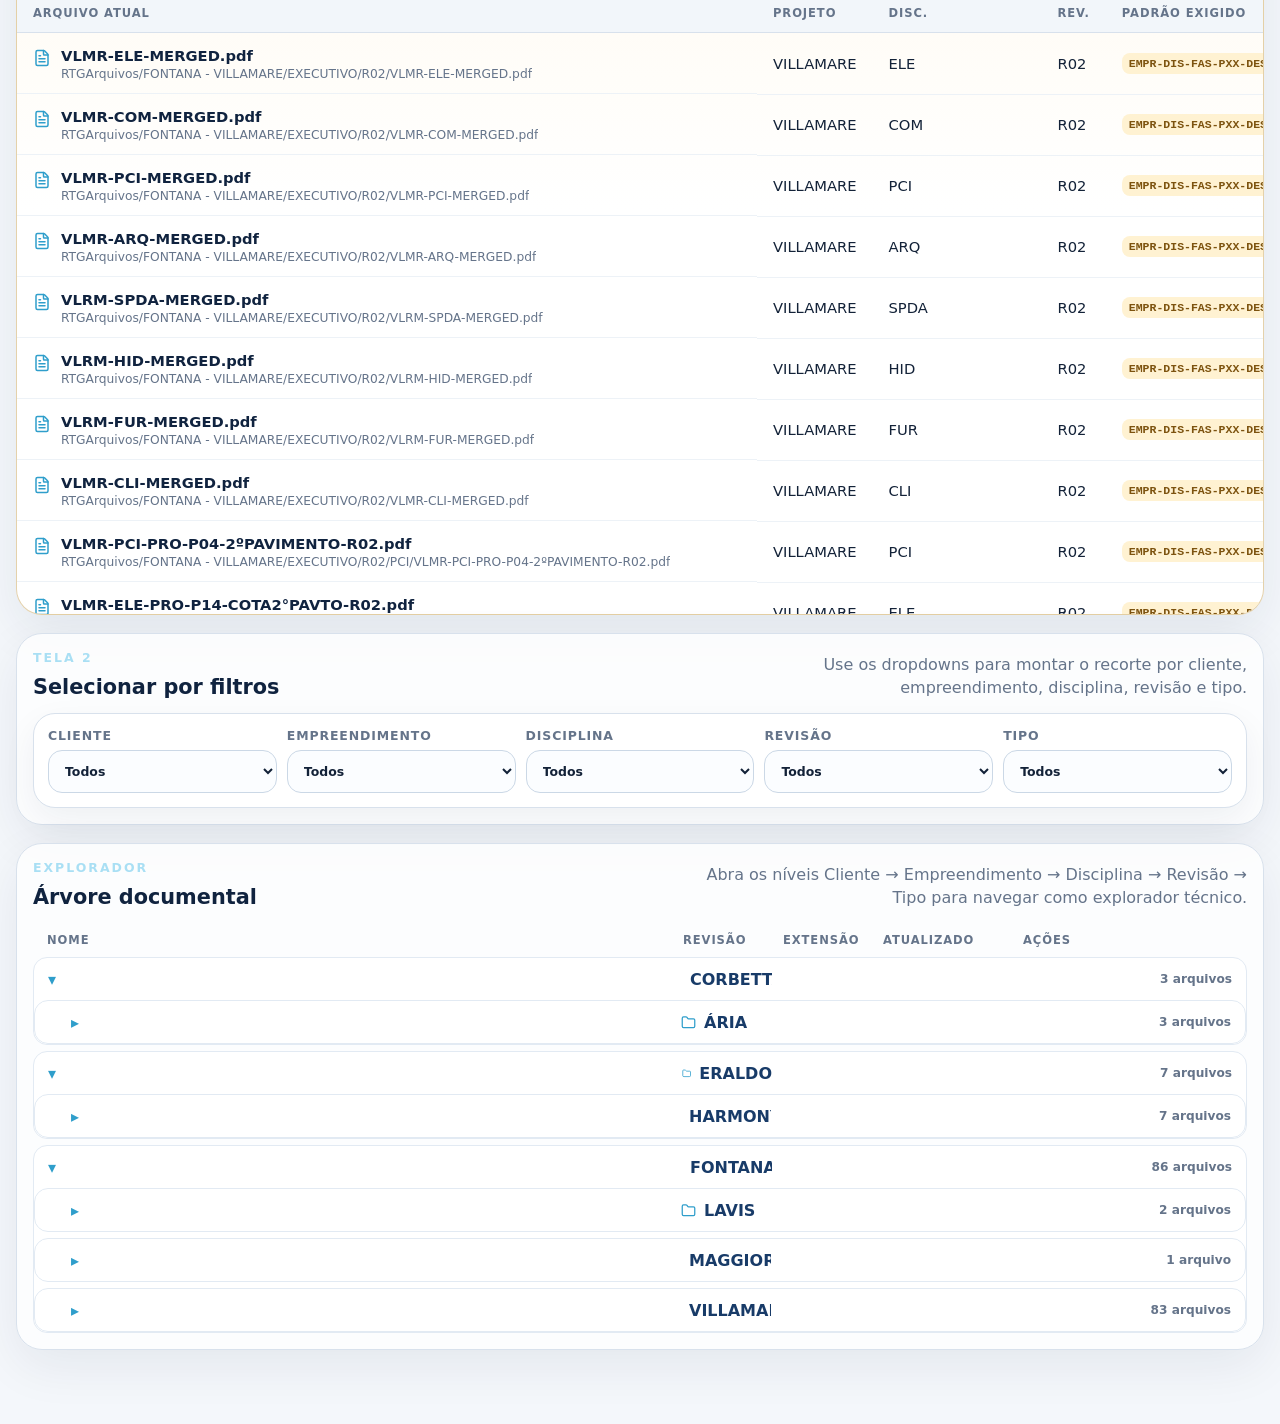
==== commit 88da6a49: "Deploy RTGArquivos naming standard gate" ====
--- a/index.html
+++ b/index.html
@@ -5,8 +5,8 @@
     <meta name="viewport" content="width=device-width, initial-scale=1.0" />
     <meta name="description" content="RTGArquivos — leitor e organizador dos arquivos da RTG no Google Drive." />
     <title>RTGArquivos — Leitor Google Drive</title>
-    <script type="module" crossorigin src="/assets/index-PYm75_A0.js"></script>
-    <link rel="stylesheet" crossorigin href="/assets/index-BSpvSMJw.css">
+    <script type="module" crossorigin src="/assets/index-BM7uS9oi.js"></script>
+    <link rel="stylesheet" crossorigin href="/assets/index-DHBCVl3x.css">
   </head>
   <body>
     <div id="root"></div>
--- a/assets/index-DHBCVl3x.css
+++ b/assets/index-DHBCVl3x.css
@@ -0,0 +1 @@
+:root{color:#132238;font-synthesis:none;text-rendering:optimizelegibility;-webkit-font-smoothing:antialiased;--rtg-navy:#10233f;--rtg-blue:#183b68;--rtg-cyan:#2f9ecb;--rtg-sky:#d9eef8;--rtg-ice:#f4f7fb;--rtg-card:#fff;--rtg-line:#d8e1ec;--rtg-text:#132238;--rtg-muted:#65748a;--rtg-gold:#c49a45;background:#f4f7fb;font-family:Inter,ui-sans-serif,system-ui,-apple-system,BlinkMacSystemFont,Segoe UI,sans-serif}*{box-sizing:border-box}body{background:radial-gradient(circle at top left, #e7f4fb 0, transparent 28rem), var(--rtg-ice);min-width:320px;min-height:100vh;margin:0}button,input,select{font:inherit}button{cursor:pointer}a{color:inherit}.app-shell{width:min(1420px,100% - 32px);margin:0 auto;padding:28px 0 56px}.hero{color:#fff;background:linear-gradient(135deg, var(--rtg-navy), var(--rtg-blue) 58%, #1c547d);border-radius:28px;grid-template-columns:1fr 320px;align-items:stretch;gap:24px;padding:34px;display:grid;position:relative;overflow:hidden;box-shadow:0 24px 70px #10233f38}.hero:after{content:"";border:1px solid #2f9ecb6b;border-radius:50%;width:360px;height:360px;position:absolute;inset:auto -80px -130px auto}.eyebrow{color:#a9dff4;letter-spacing:.16em;text-transform:uppercase;margin:0 0 10px;font-size:.78rem;font-weight:800}h1{letter-spacing:-.06em;margin:0;font-size:clamp(2.5rem,5vw,5rem);line-height:.92}h2{color:var(--rtg-navy);margin:0}.hero p:not(.eyebrow){color:#d9e8f5;max-width:760px;font-size:1.05rem;line-height:1.65}.privacy-card{z-index:1;-webkit-backdrop-filter:blur(12px);backdrop-filter:blur(12px);background:#ffffff17;border:1px solid #d9eef838;border-radius:22px;flex-direction:column;gap:10px;padding:24px;display:flex;position:relative}.privacy-card svg{color:var(--rtg-cyan);width:30px;height:30px}.privacy-card strong{font-size:1.15rem}.privacy-card span{color:#d9e8f5;line-height:1.5}.workspace-section{border:1px solid var(--rtg-line);background:#ffffffc7;border-radius:26px;margin:18px 0;padding:16px;box-shadow:0 16px 50px #10233f12}.workspace-heading{justify-content:space-between;align-items:end;gap:18px;margin-bottom:14px;display:flex}.workspace-heading h2{font-size:1.3rem}.workspace-heading span{color:var(--rtg-muted);text-align:right;max-width:560px;line-height:1.45}.command-center{grid-template-columns:repeat(5,1fr);gap:14px;margin:18px 0;display:grid}.metric{border:1px solid var(--rtg-line);background:var(--rtg-card);border-radius:22px;padding:20px;box-shadow:0 12px 34px #10233f12}.metric strong{color:var(--rtg-navy);letter-spacing:-.04em;font-size:clamp(1.5rem,2.5vw,2.4rem);display:block}.metric span{color:var(--rtg-muted);font-size:.9rem}.metric.primary{background:linear-gradient(#fff,#eef8fc);border-color:#2f9ecb66}.metric.alert strong{color:var(--rtg-gold)}.metric.wide strong{padding-top:9px;font-size:1.15rem}.quick-actions{border:1px solid var(--rtg-line);background:#fff;border-radius:22px;flex-wrap:wrap;gap:10px;margin-top:12px;padding:14px;display:flex}.quick-actions button{color:var(--rtg-blue);background:#f7fbfe;border:1px solid #bdd7e8;border-radius:999px;padding:10px 14px;font-weight:800}.quick-actions button:hover{border-color:var(--rtg-cyan);color:var(--rtg-navy);background:var(--rtg-sky)}.branch-grid{grid-template-columns:repeat(5,minmax(0,1fr));gap:10px;display:grid}.branch-panel{border:1px solid var(--rtg-line);background:#fff;border-radius:22px;min-width:0;padding:12px;box-shadow:0 12px 34px #10233f0f}.section-title{align-items:center;gap:7px;margin-bottom:10px;display:flex}.section-title svg{color:var(--rtg-cyan)}.section-title h2{font-size:.88rem}.branch-list{gap:7px;display:grid}.branch-item{text-align:left;background:#fbfdff;border:1px solid #e4ebf3;border-radius:15px;padding:9px;transition:all .15s}.branch-item:hover{background:#f1f8fc;border-color:#9ecde1;transform:translateY(-1px)}.branch-item strong{color:var(--rtg-navy);white-space:nowrap;text-overflow:ellipsis;font-size:.82rem;display:block;overflow:hidden}.branch-item span{color:var(--rtg-muted);margin-top:3px;font-size:.7rem;line-height:1.25;display:block}.filters{border:1px solid var(--rtg-line);background:#fff;border-radius:22px;grid-template-columns:minmax(320px,2fr) repeat(5,minmax(128px,1fr));gap:10px;padding:14px;display:grid;box-shadow:0 12px 34px #10233f0f}.filter-dropdowns{border:1px solid var(--rtg-line);background:#fff;border-radius:22px;grid-template-columns:repeat(5,minmax(150px,1fr));gap:10px;padding:14px;display:grid;box-shadow:0 12px 34px #10233f0f}.secondary-filter-grid{margin-top:4px}.search-field,.filter-field{color:var(--rtg-muted);text-transform:uppercase;letter-spacing:.07em;gap:7px;font-size:.78rem;font-weight:800;display:grid}.search-field{position:relative}.search-field svg{color:var(--rtg-cyan);width:18px;height:18px;position:absolute;bottom:13px;left:14px}input,select{width:100%;color:var(--rtg-text);background:#fbfdff;border:1px solid #cbd8e6;border-radius:14px;outline:none;padding:12px}input{padding-left:42px}input:focus,select:focus{border-color:var(--rtg-cyan);box-shadow:0 0 0 4px #2f9ecb24}.results-panel{border:1px solid var(--rtg-line);background:#fff;border-radius:26px;margin-top:18px;overflow:hidden;box-shadow:0 16px 50px #10233f14}.results-header{border-bottom:1px solid var(--rtg-line);background:linear-gradient(#fff,#f8fbfe);justify-content:space-between;align-items:end;gap:18px;padding:20px 22px;display:flex}.results-header p{color:var(--rtg-muted);margin:0;font-size:.92rem}.rename-panel{background:linear-gradient(#fffaf0 0%,#fff 45%);border-color:#c49a4573}.rename-panel .results-header{background:linear-gradient(#fff6df,#fffaf0)}.rename-panel h2{color:#9a6a16}.rename-table{max-height:440px}.rename-panel code{color:#7d530f;white-space:nowrap;background:#fff2d2;border-radius:8px;padding:4px 7px;font-size:.72rem;font-weight:900;display:inline-block}.table-wrap{max-height:620px;overflow:auto}.results-table{border-collapse:collapse;width:100%;font-size:.92rem}th{z-index:1;text-align:left;color:var(--rtg-muted);letter-spacing:.08em;text-transform:uppercase;border-bottom:1px solid var(--rtg-line);white-space:nowrap;background:#f2f6fa;padding:12px 16px;font-size:.72rem;position:sticky;top:0}td{color:var(--rtg-text);vertical-align:middle;border-bottom:1px solid #edf2f7;padding:12px 16px}tr:hover td{background:#f8fbfe}.name-cell{align-items:flex-start;gap:10px;min-width:360px;display:flex}.name-cell svg{color:var(--rtg-cyan);width:18px;height:18px;margin-top:2px}.name-cell strong{color:var(--rtg-navy);white-space:nowrap;text-overflow:ellipsis;max-width:520px;display:block;overflow:hidden}.name-cell small{color:var(--rtg-muted);white-space:nowrap;text-overflow:ellipsis;max-width:680px;margin-top:3px;display:block;overflow:hidden}.open-link{color:var(--rtg-blue);white-space:nowrap;background:#edf7fc;border-radius:999px;align-items:center;gap:5px;padding:8px 10px;font-weight:800;text-decoration:none;display:inline-flex}.open-link:hover{background:var(--rtg-sky);color:var(--rtg-navy)}.actions-cell{flex-wrap:wrap;gap:8px;min-width:220px;display:flex}.open-link.secondary{color:#5d6878;background:#f3f6fa}.open-link.secondary:hover{color:var(--rtg-navy);background:#e8eef5}.table-note{color:var(--rtg-muted);margin:0;padding:12px 18px 18px;font-size:.88rem}.explorer-workspace{margin-top:18px}.tree-table-head{color:var(--rtg-muted);letter-spacing:.08em;text-transform:uppercase;grid-template-columns:minmax(360px,1.7fr) 90px 90px 130px 210px;gap:10px;padding:10px 14px;font-size:.72rem;font-weight:900;display:grid}.tree-level{gap:6px;display:grid}.tree-node{background:#fff;border:1px solid #e2eaf3;border-radius:14px;overflow:hidden}.tree-node summary{cursor:pointer;min-height:42px;padding:9px 14px 9px calc(14px + (var(--depth) * 22px));color:var(--rtg-blue);grid-template-columns:minmax(360px,1.7fr) 90px 90px 130px 210px;align-items:center;gap:10px;font-weight:850;list-style:none;display:grid}.tree-node summary::-webkit-details-marker{display:none}.tree-node summary:before{content:"▸";color:var(--rtg-cyan);margin-right:7px}.tree-node[open]>summary:before{content:"▾"}.tree-name{text-overflow:ellipsis;white-space:nowrap;align-items:center;gap:8px;min-width:0;display:inline-flex;overflow:hidden}.tree-name svg{color:var(--rtg-cyan)}.tree-meta{color:var(--rtg-muted);grid-column:5;justify-self:end;font-size:.76rem;font-weight:800}.tree-files{background:#f8fbff;gap:4px;padding:0 10px 10px;display:grid}.tree-file{min-height:40px;color:var(--rtg-muted);background:#fff;border:1px solid #e6edf5;border-radius:12px;grid-template-columns:minmax(360px,1.7fr) 90px 90px 130px 210px;align-items:center;gap:10px;padding:8px 12px 8px 76px;font-size:.82rem;display:grid}.tree-file-name{color:var(--rtg-navy);text-overflow:ellipsis;white-space:nowrap;align-items:center;gap:8px;min-width:0;font-weight:800;display:inline-flex;overflow:hidden}.tree-file-name svg{color:var(--rtg-blue)}.tree-actions{flex-wrap:wrap;justify-content:flex-end;gap:6px;display:flex}.tree-actions a{color:var(--rtg-blue);background:#f9fcff;border:1px solid #c9d9e8;border-radius:999px;padding:6px 9px;font-size:.72rem;font-weight:850;text-decoration:none}.tree-actions a:hover{color:#fff;background:var(--rtg-blue);border-color:var(--rtg-blue)}@media (width<=1240px){.branch-grid,.filters,.filter-dropdowns{grid-template-columns:repeat(3,1fr)}.search-field{grid-column:1/-1}}@media (width<=1100px){.hero{grid-template-columns:1fr}.command-center,.branch-grid{grid-template-columns:repeat(2,1fr)}.workspace-heading{flex-direction:column;align-items:flex-start}.workspace-heading span{text-align:left}}@media (width<=720px){.app-shell{width:min(100% - 20px,1420px);padding-top:10px}.hero{border-radius:20px;padding:24px}.command-center,.branch-grid,.filters,.filter-dropdowns{grid-template-columns:1fr}.results-header{flex-direction:column;align-items:flex-start}.name-cell{min-width:260px}}
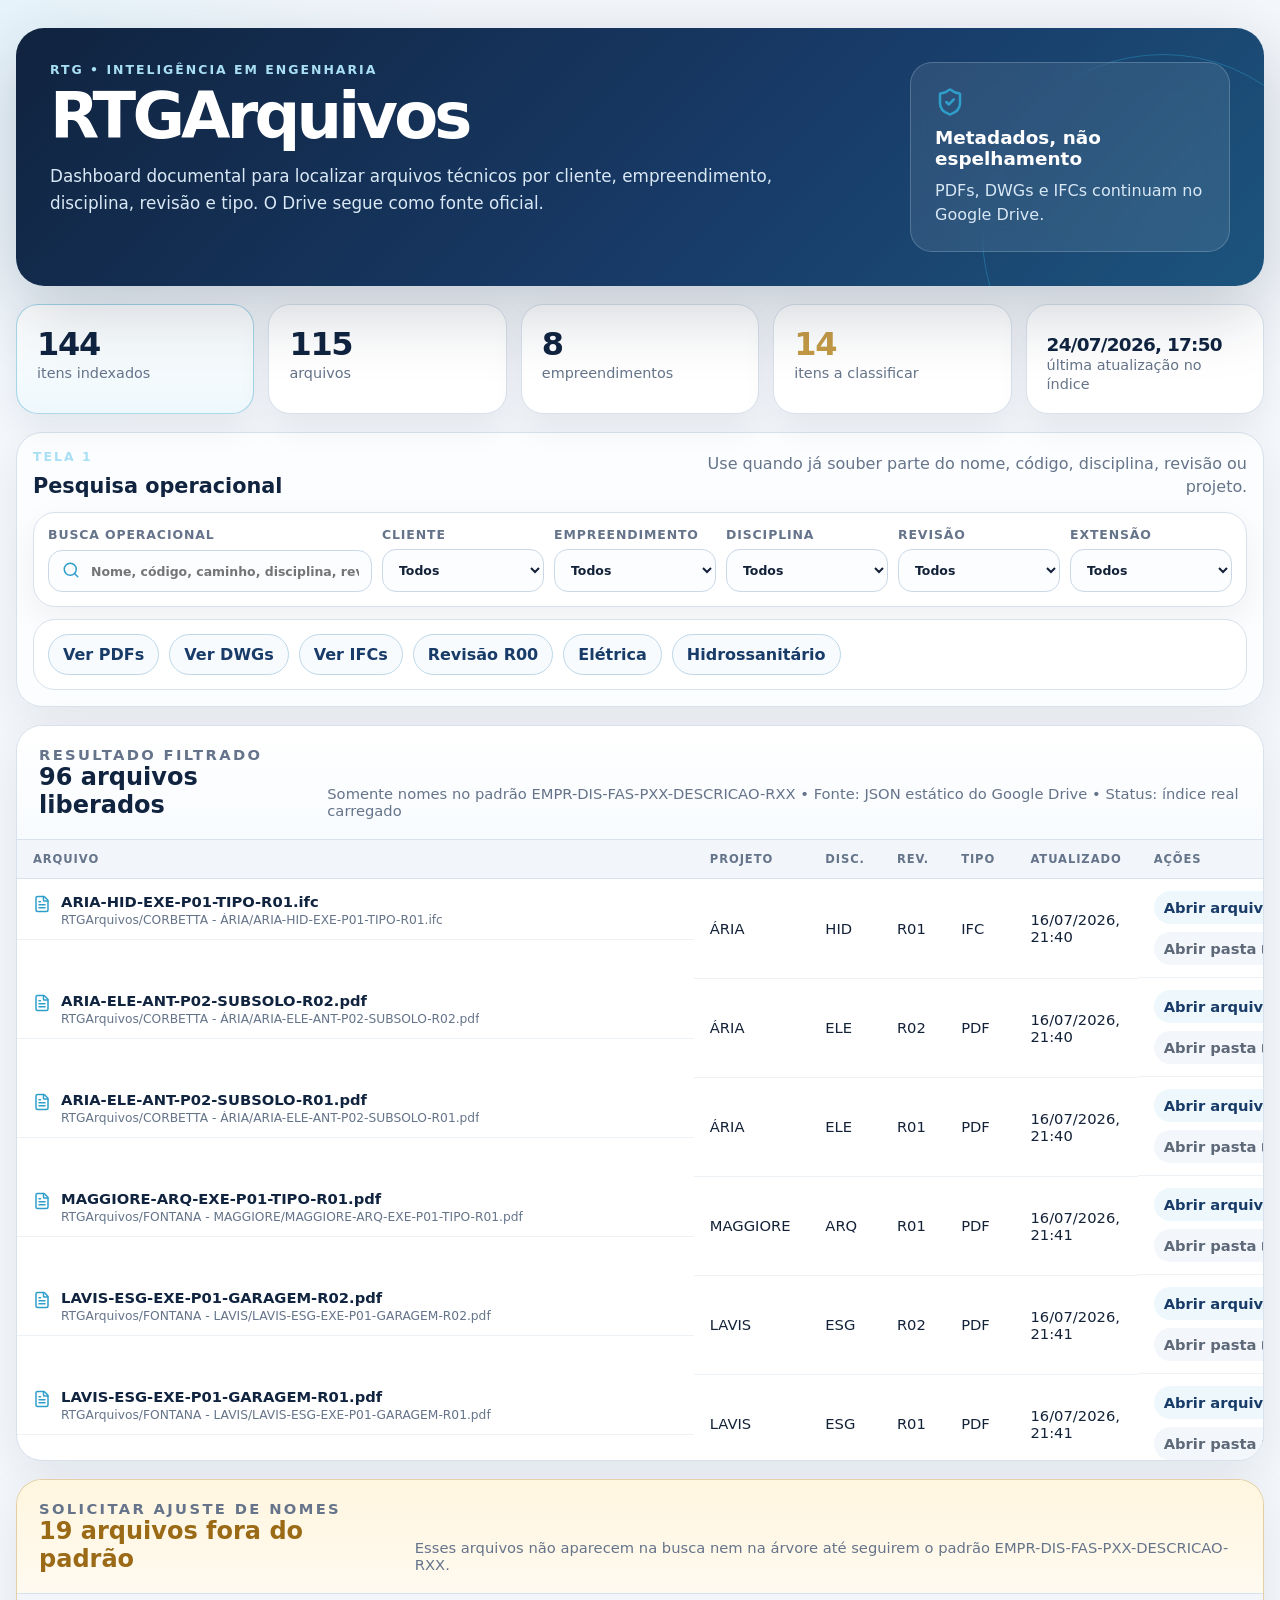
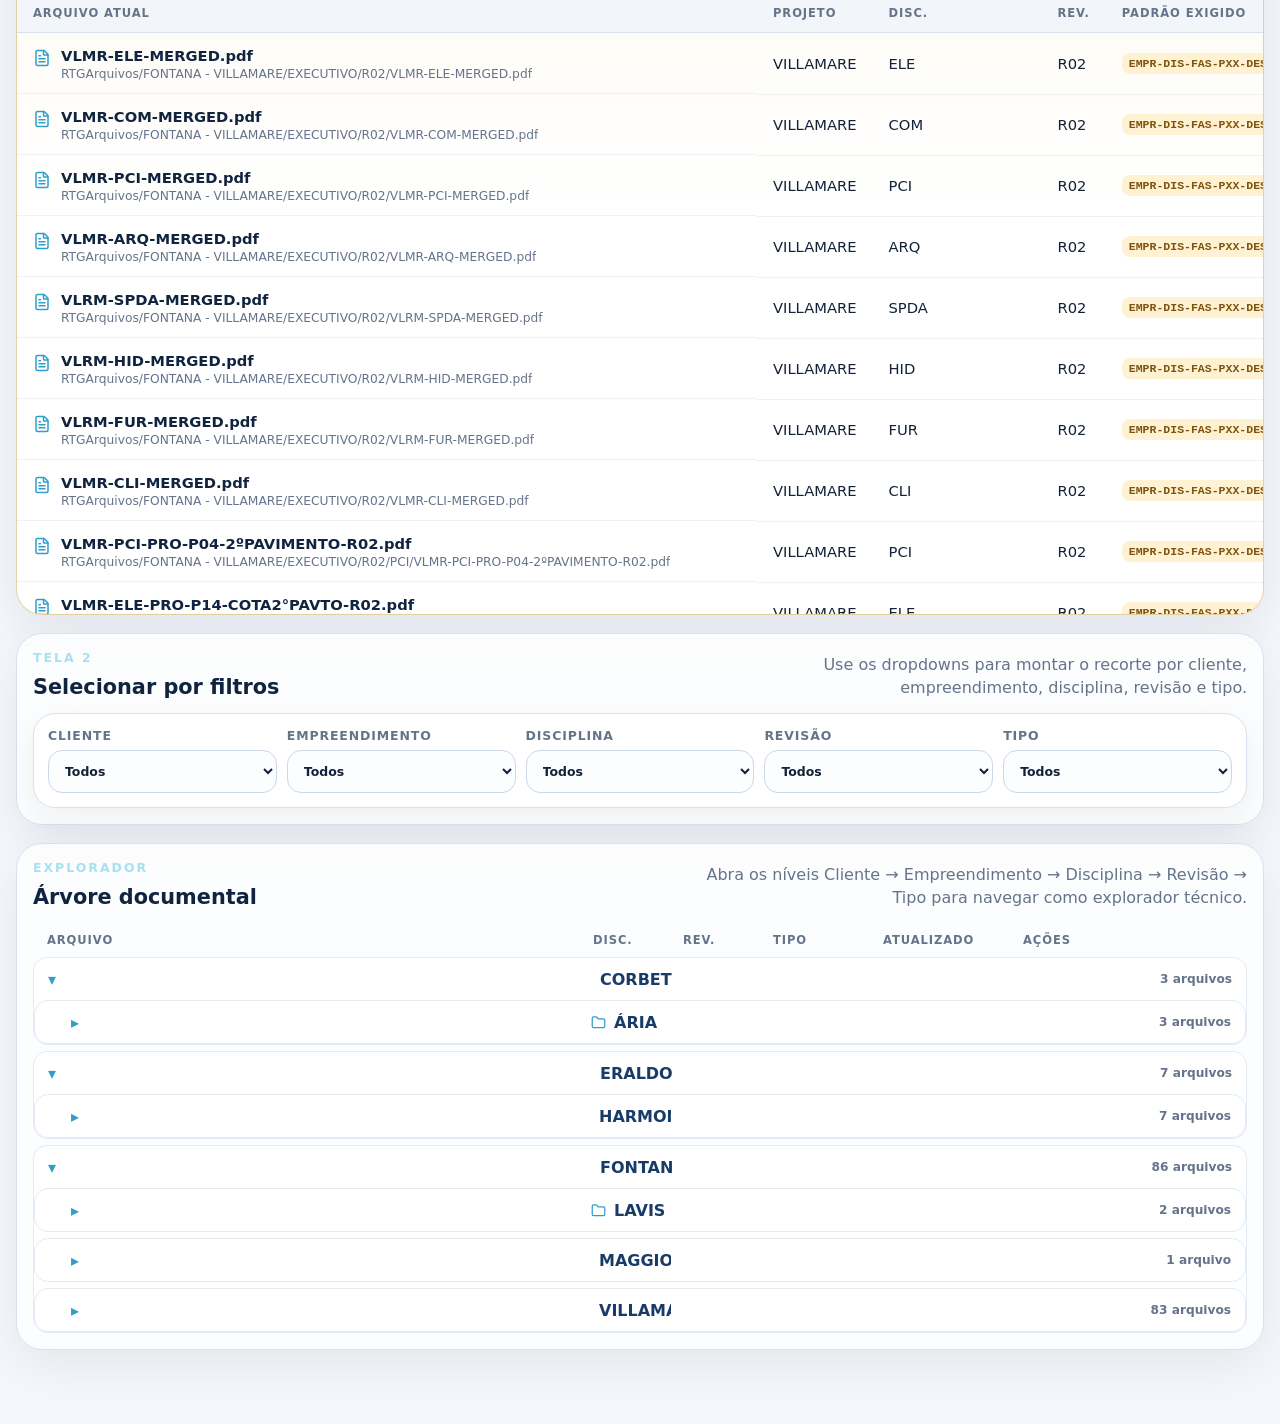
==== commit 6258ddc5: "Deploy RTGArquivos filename revision tree" ====
--- a/index.html
+++ b/index.html
@@ -5,8 +5,8 @@
     <meta name="viewport" content="width=device-width, initial-scale=1.0" />
     <meta name="description" content="RTGArquivos — leitor e organizador dos arquivos da RTG no Google Drive." />
     <title>RTGArquivos — Leitor Google Drive</title>
-    <script type="module" crossorigin src="/assets/index-BM7uS9oi.js"></script>
-    <link rel="stylesheet" crossorigin href="/assets/index-DHBCVl3x.css">
+    <script type="module" crossorigin src="/assets/index-CJEEvvHQ.js"></script>
+    <link rel="stylesheet" crossorigin href="/assets/index-BmoDmQji.css">
   </head>
   <body>
     <div id="root"></div>
--- a/assets/index-BmoDmQji.css
+++ b/assets/index-BmoDmQji.css
@@ -0,0 +1 @@
+:root{color:#132238;font-synthesis:none;text-rendering:optimizelegibility;-webkit-font-smoothing:antialiased;--rtg-navy:#10233f;--rtg-blue:#183b68;--rtg-cyan:#2f9ecb;--rtg-sky:#d9eef8;--rtg-ice:#f4f7fb;--rtg-card:#fff;--rtg-line:#d8e1ec;--rtg-text:#132238;--rtg-muted:#65748a;--rtg-gold:#c49a45;background:#f4f7fb;font-family:Inter,ui-sans-serif,system-ui,-apple-system,BlinkMacSystemFont,Segoe UI,sans-serif}*{box-sizing:border-box}body{background:radial-gradient(circle at top left, #e7f4fb 0, transparent 28rem), var(--rtg-ice);min-width:320px;min-height:100vh;margin:0}button,input,select{font:inherit}button{cursor:pointer}a{color:inherit}.app-shell{width:min(1420px,100% - 32px);margin:0 auto;padding:28px 0 56px}.hero{color:#fff;background:linear-gradient(135deg, var(--rtg-navy), var(--rtg-blue) 58%, #1c547d);border-radius:28px;grid-template-columns:1fr 320px;align-items:stretch;gap:24px;padding:34px;display:grid;position:relative;overflow:hidden;box-shadow:0 24px 70px #10233f38}.hero:after{content:"";border:1px solid #2f9ecb6b;border-radius:50%;width:360px;height:360px;position:absolute;inset:auto -80px -130px auto}.eyebrow{color:#a9dff4;letter-spacing:.16em;text-transform:uppercase;margin:0 0 10px;font-size:.78rem;font-weight:800}h1{letter-spacing:-.06em;margin:0;font-size:clamp(2.5rem,5vw,5rem);line-height:.92}h2{color:var(--rtg-navy);margin:0}.hero p:not(.eyebrow){color:#d9e8f5;max-width:760px;font-size:1.05rem;line-height:1.65}.privacy-card{z-index:1;-webkit-backdrop-filter:blur(12px);backdrop-filter:blur(12px);background:#ffffff17;border:1px solid #d9eef838;border-radius:22px;flex-direction:column;gap:10px;padding:24px;display:flex;position:relative}.privacy-card svg{color:var(--rtg-cyan);width:30px;height:30px}.privacy-card strong{font-size:1.15rem}.privacy-card span{color:#d9e8f5;line-height:1.5}.workspace-section{border:1px solid var(--rtg-line);background:#ffffffc7;border-radius:26px;margin:18px 0;padding:16px;box-shadow:0 16px 50px #10233f12}.workspace-heading{justify-content:space-between;align-items:end;gap:18px;margin-bottom:14px;display:flex}.workspace-heading h2{font-size:1.3rem}.workspace-heading span{color:var(--rtg-muted);text-align:right;max-width:560px;line-height:1.45}.command-center{grid-template-columns:repeat(5,1fr);gap:14px;margin:18px 0;display:grid}.metric{border:1px solid var(--rtg-line);background:var(--rtg-card);border-radius:22px;padding:20px;box-shadow:0 12px 34px #10233f12}.metric strong{color:var(--rtg-navy);letter-spacing:-.04em;font-size:clamp(1.5rem,2.5vw,2.4rem);display:block}.metric span{color:var(--rtg-muted);font-size:.9rem}.metric.primary{background:linear-gradient(#fff,#eef8fc);border-color:#2f9ecb66}.metric.alert strong{color:var(--rtg-gold)}.metric.wide strong{padding-top:9px;font-size:1.15rem}.quick-actions{border:1px solid var(--rtg-line);background:#fff;border-radius:22px;flex-wrap:wrap;gap:10px;margin-top:12px;padding:14px;display:flex}.quick-actions button{color:var(--rtg-blue);background:#f7fbfe;border:1px solid #bdd7e8;border-radius:999px;padding:10px 14px;font-weight:800}.quick-actions button:hover{border-color:var(--rtg-cyan);color:var(--rtg-navy);background:var(--rtg-sky)}.branch-grid{grid-template-columns:repeat(5,minmax(0,1fr));gap:10px;display:grid}.branch-panel{border:1px solid var(--rtg-line);background:#fff;border-radius:22px;min-width:0;padding:12px;box-shadow:0 12px 34px #10233f0f}.section-title{align-items:center;gap:7px;margin-bottom:10px;display:flex}.section-title svg{color:var(--rtg-cyan)}.section-title h2{font-size:.88rem}.branch-list{gap:7px;display:grid}.branch-item{text-align:left;background:#fbfdff;border:1px solid #e4ebf3;border-radius:15px;padding:9px;transition:all .15s}.branch-item:hover{background:#f1f8fc;border-color:#9ecde1;transform:translateY(-1px)}.branch-item strong{color:var(--rtg-navy);white-space:nowrap;text-overflow:ellipsis;font-size:.82rem;display:block;overflow:hidden}.branch-item span{color:var(--rtg-muted);margin-top:3px;font-size:.7rem;line-height:1.25;display:block}.filters{border:1px solid var(--rtg-line);background:#fff;border-radius:22px;grid-template-columns:minmax(320px,2fr) repeat(5,minmax(128px,1fr));gap:10px;padding:14px;display:grid;box-shadow:0 12px 34px #10233f0f}.filter-dropdowns{border:1px solid var(--rtg-line);background:#fff;border-radius:22px;grid-template-columns:repeat(5,minmax(150px,1fr));gap:10px;padding:14px;display:grid;box-shadow:0 12px 34px #10233f0f}.secondary-filter-grid{margin-top:4px}.search-field,.filter-field{color:var(--rtg-muted);text-transform:uppercase;letter-spacing:.07em;gap:7px;font-size:.78rem;font-weight:800;display:grid}.search-field{position:relative}.search-field svg{color:var(--rtg-cyan);width:18px;height:18px;position:absolute;bottom:13px;left:14px}input,select{width:100%;color:var(--rtg-text);background:#fbfdff;border:1px solid #cbd8e6;border-radius:14px;outline:none;padding:12px}input{padding-left:42px}input:focus,select:focus{border-color:var(--rtg-cyan);box-shadow:0 0 0 4px #2f9ecb24}.results-panel{border:1px solid var(--rtg-line);background:#fff;border-radius:26px;margin-top:18px;overflow:hidden;box-shadow:0 16px 50px #10233f14}.results-header{border-bottom:1px solid var(--rtg-line);background:linear-gradient(#fff,#f8fbfe);justify-content:space-between;align-items:end;gap:18px;padding:20px 22px;display:flex}.results-header p{color:var(--rtg-muted);margin:0;font-size:.92rem}.rename-panel{background:linear-gradient(#fffaf0 0%,#fff 45%);border-color:#c49a4573}.rename-panel .results-header{background:linear-gradient(#fff6df,#fffaf0)}.rename-panel h2{color:#9a6a16}.rename-table{max-height:440px}.rename-panel code{color:#7d530f;white-space:nowrap;background:#fff2d2;border-radius:8px;padding:4px 7px;font-size:.72rem;font-weight:900;display:inline-block}.table-wrap{max-height:620px;overflow:auto}.results-table{border-collapse:collapse;width:100%;font-size:.92rem}th{z-index:1;text-align:left;color:var(--rtg-muted);letter-spacing:.08em;text-transform:uppercase;border-bottom:1px solid var(--rtg-line);white-space:nowrap;background:#f2f6fa;padding:12px 16px;font-size:.72rem;position:sticky;top:0}td{color:var(--rtg-text);vertical-align:middle;border-bottom:1px solid #edf2f7;padding:12px 16px}tr:hover td{background:#f8fbfe}.name-cell{align-items:flex-start;gap:10px;min-width:360px;display:flex}.name-cell svg{color:var(--rtg-cyan);width:18px;height:18px;margin-top:2px}.name-cell strong{color:var(--rtg-navy);white-space:nowrap;text-overflow:ellipsis;max-width:520px;display:block;overflow:hidden}.name-cell small{color:var(--rtg-muted);white-space:nowrap;text-overflow:ellipsis;max-width:680px;margin-top:3px;display:block;overflow:hidden}.open-link{color:var(--rtg-blue);white-space:nowrap;background:#edf7fc;border-radius:999px;align-items:center;gap:5px;padding:8px 10px;font-weight:800;text-decoration:none;display:inline-flex}.open-link:hover{background:var(--rtg-sky);color:var(--rtg-navy)}.actions-cell{flex-wrap:wrap;gap:8px;min-width:220px;display:flex}.open-link.secondary{color:#5d6878;background:#f3f6fa}.open-link.secondary:hover{color:var(--rtg-navy);background:#e8eef5}.table-note{color:var(--rtg-muted);margin:0;padding:12px 18px 18px;font-size:.88rem}.explorer-workspace{margin-top:18px}.tree-table-head{color:var(--rtg-muted);letter-spacing:.08em;text-transform:uppercase;grid-template-columns:minmax(340px,1.7fr) 80px 80px 100px 130px 210px;gap:10px;padding:10px 14px;font-size:.72rem;font-weight:900;display:grid}.tree-level{gap:6px;display:grid}.tree-node{background:#fff;border:1px solid #e2eaf3;border-radius:14px;overflow:hidden}.tree-node summary{cursor:pointer;min-height:42px;padding:9px 14px 9px calc(14px + (var(--depth) * 22px));color:var(--rtg-blue);grid-template-columns:minmax(340px,1.7fr) 80px 80px 100px 130px 210px;align-items:center;gap:10px;font-weight:850;list-style:none;display:grid}.tree-node summary::-webkit-details-marker{display:none}.tree-node summary:before{content:"▸";color:var(--rtg-cyan);margin-right:7px}.tree-node[open]>summary:before{content:"▾"}.tree-name{text-overflow:ellipsis;white-space:nowrap;align-items:center;gap:8px;min-width:0;display:inline-flex;overflow:hidden}.tree-name svg{color:var(--rtg-cyan)}.tree-meta{color:var(--rtg-muted);grid-column:6;justify-self:end;font-size:.76rem;font-weight:800}.tree-files{background:#f8fbff;gap:4px;padding:0 10px 10px;display:grid}.tree-file{min-height:40px;color:var(--rtg-muted);background:#fff;border:1px solid #e6edf5;border-radius:12px;grid-template-columns:minmax(340px,1.7fr) 80px 80px 100px 130px 210px;align-items:center;gap:10px;padding:8px 12px 8px 76px;font-size:.82rem;display:grid}.tree-file-name{color:var(--rtg-navy);text-overflow:ellipsis;white-space:nowrap;align-items:center;gap:8px;min-width:0;font-weight:800;display:inline-flex;overflow:hidden}.tree-file-name svg{color:var(--rtg-blue)}.tree-actions{flex-wrap:wrap;justify-content:flex-end;gap:6px;display:flex}.tree-actions a{color:var(--rtg-blue);background:#f9fcff;border:1px solid #c9d9e8;border-radius:999px;padding:6px 9px;font-size:.72rem;font-weight:850;text-decoration:none}.tree-actions a:hover{color:#fff;background:var(--rtg-blue);border-color:var(--rtg-blue)}@media (width<=1240px){.branch-grid,.filters,.filter-dropdowns{grid-template-columns:repeat(3,1fr)}.search-field{grid-column:1/-1}}@media (width<=1100px){.hero{grid-template-columns:1fr}.command-center,.branch-grid{grid-template-columns:repeat(2,1fr)}.workspace-heading{flex-direction:column;align-items:flex-start}.workspace-heading span{text-align:left}}@media (width<=720px){.app-shell{width:min(100% - 20px,1420px);padding-top:10px}.hero{border-radius:20px;padding:24px}.command-center,.branch-grid,.filters,.filter-dropdowns{grid-template-columns:1fr}.results-header{flex-direction:column;align-items:flex-start}.name-cell{min-width:260px}}
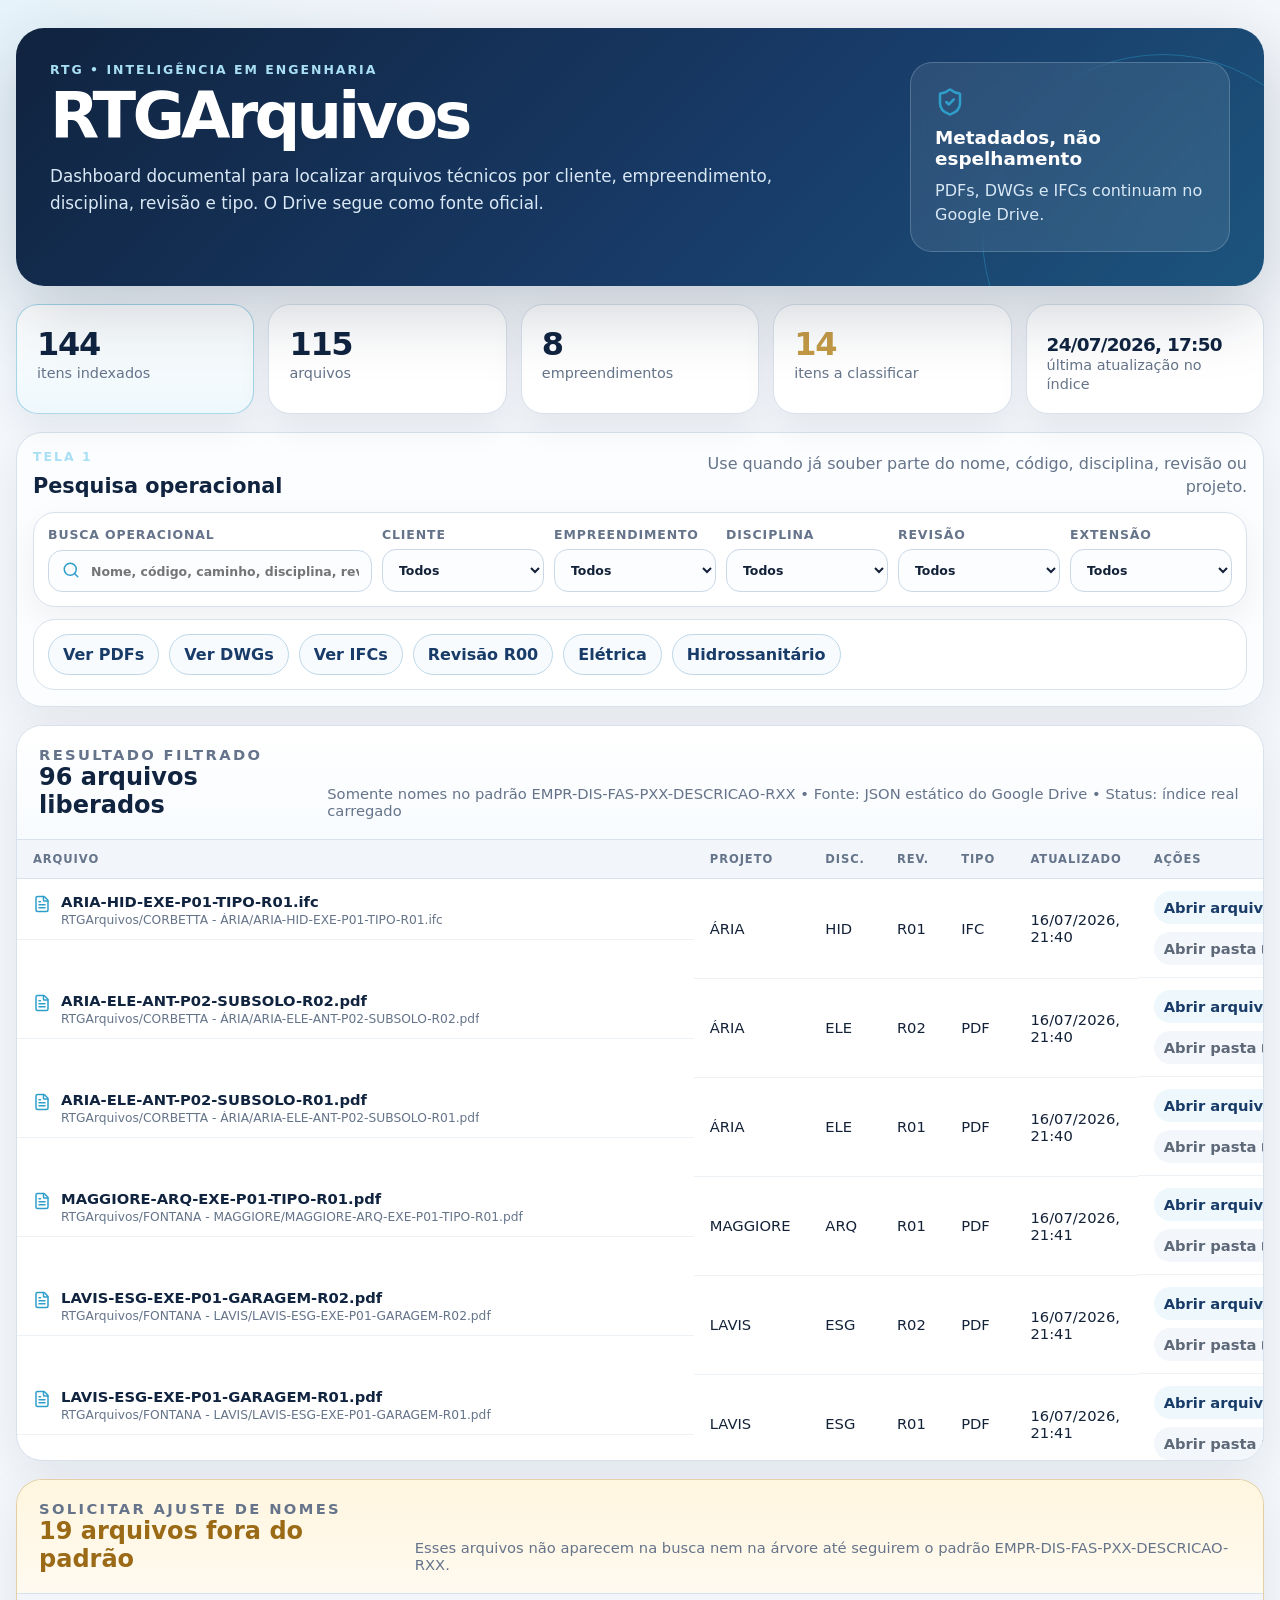
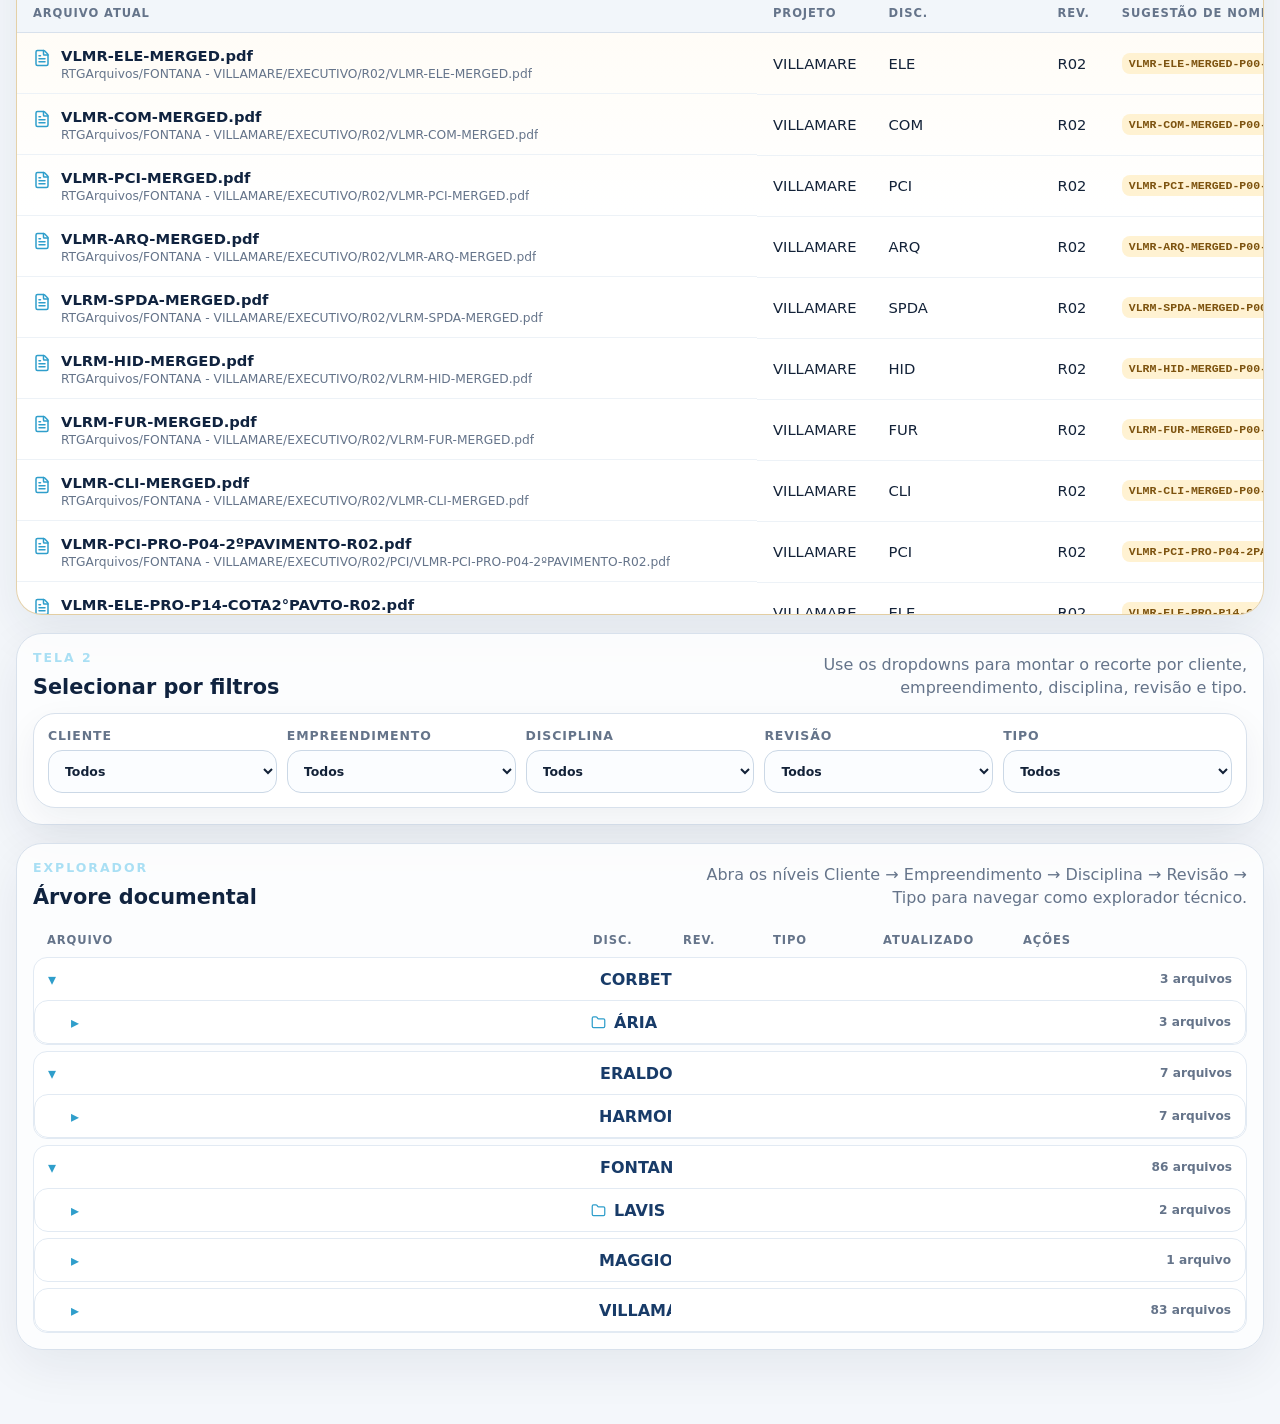
==== commit bd2e6e9e: "Deploy RTGArquivos rename suggestions" ====
--- a/index.html
+++ b/index.html
@@ -5,7 +5,7 @@
     <meta name="viewport" content="width=device-width, initial-scale=1.0" />
     <meta name="description" content="RTGArquivos — leitor e organizador dos arquivos da RTG no Google Drive." />
     <title>RTGArquivos — Leitor Google Drive</title>
-    <script type="module" crossorigin src="/assets/index-CJEEvvHQ.js"></script>
+    <script type="module" crossorigin src="/assets/index-Cq7jfHiC.js"></script>
     <link rel="stylesheet" crossorigin href="/assets/index-BmoDmQji.css">
   </head>
   <body>
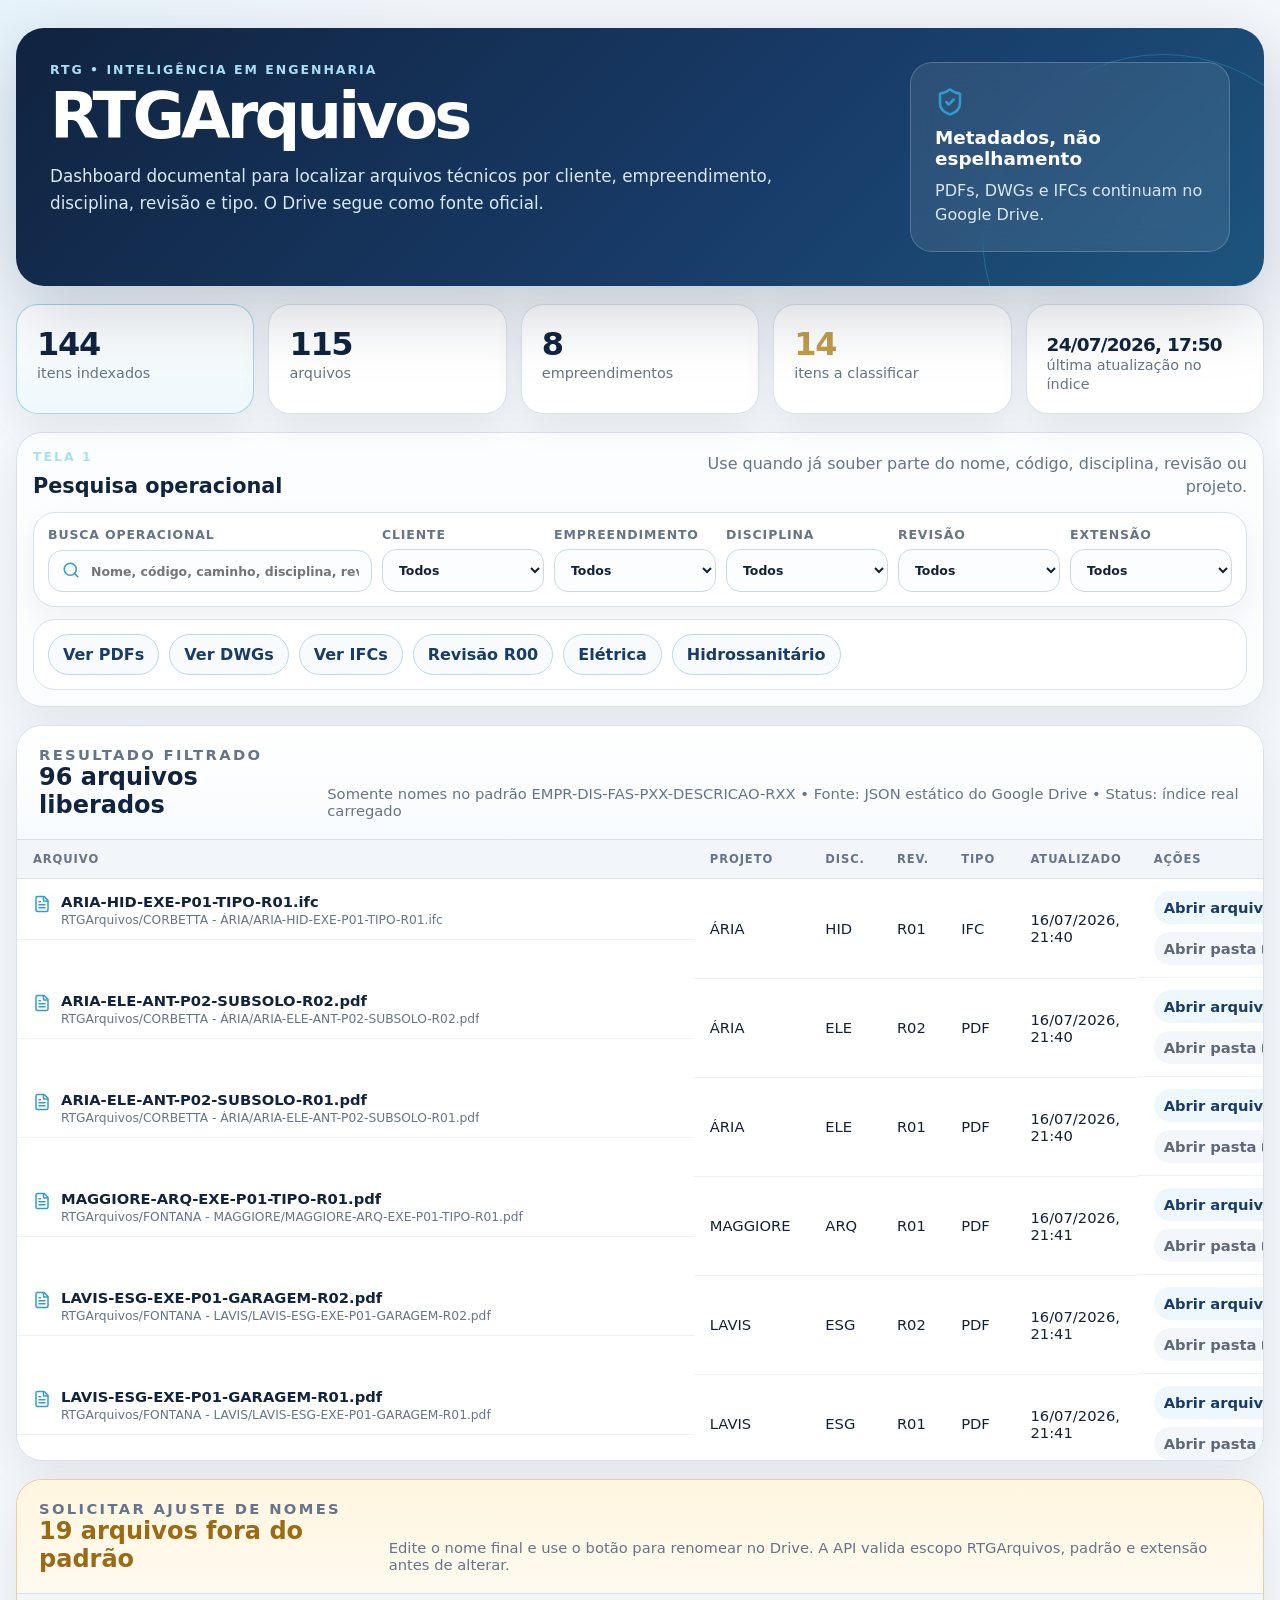
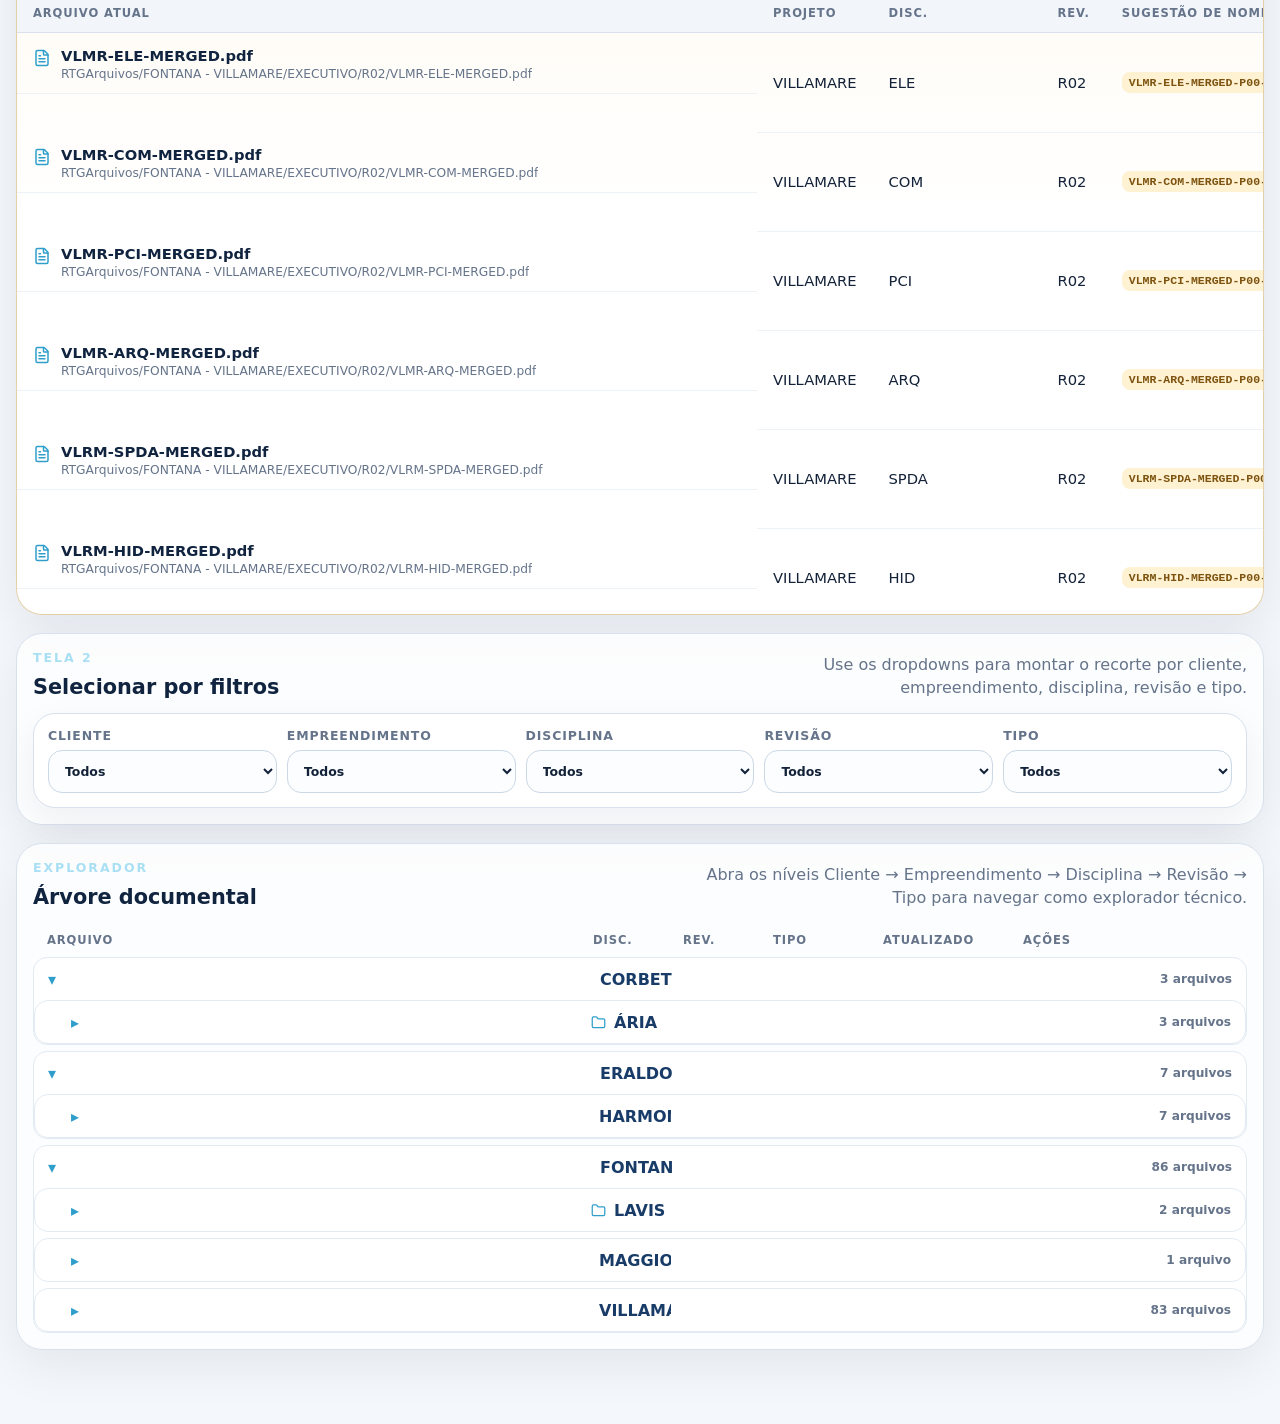
==== commit 6acd3487: "Deploy RTGArquivos Drive rename UI" ====
--- a/index.html
+++ b/index.html
@@ -5,8 +5,8 @@
     <meta name="viewport" content="width=device-width, initial-scale=1.0" />
     <meta name="description" content="RTGArquivos — leitor e organizador dos arquivos da RTG no Google Drive." />
     <title>RTGArquivos — Leitor Google Drive</title>
-    <script type="module" crossorigin src="/assets/index-Cq7jfHiC.js"></script>
-    <link rel="stylesheet" crossorigin href="/assets/index-BmoDmQji.css">
+    <script type="module" crossorigin src="/assets/index-GOh7C82I.js"></script>
+    <link rel="stylesheet" crossorigin href="/assets/index-dJjTGuCQ.css">
   </head>
   <body>
     <div id="root"></div>
--- a/assets/index-dJjTGuCQ.css
+++ b/assets/index-dJjTGuCQ.css
@@ -0,0 +1 @@
+:root{color:#132238;font-synthesis:none;text-rendering:optimizelegibility;-webkit-font-smoothing:antialiased;--rtg-navy:#10233f;--rtg-blue:#183b68;--rtg-cyan:#2f9ecb;--rtg-sky:#d9eef8;--rtg-ice:#f4f7fb;--rtg-card:#fff;--rtg-line:#d8e1ec;--rtg-text:#132238;--rtg-muted:#65748a;--rtg-gold:#c49a45;background:#f4f7fb;font-family:Inter,ui-sans-serif,system-ui,-apple-system,BlinkMacSystemFont,Segoe UI,sans-serif}*{box-sizing:border-box}body{background:radial-gradient(circle at top left, #e7f4fb 0, transparent 28rem), var(--rtg-ice);min-width:320px;min-height:100vh;margin:0}button,input,select{font:inherit}button{cursor:pointer}a{color:inherit}.app-shell{width:min(1420px,100% - 32px);margin:0 auto;padding:28px 0 56px}.hero{color:#fff;background:linear-gradient(135deg, var(--rtg-navy), var(--rtg-blue) 58%, #1c547d);border-radius:28px;grid-template-columns:1fr 320px;align-items:stretch;gap:24px;padding:34px;display:grid;position:relative;overflow:hidden;box-shadow:0 24px 70px #10233f38}.hero:after{content:"";border:1px solid #2f9ecb6b;border-radius:50%;width:360px;height:360px;position:absolute;inset:auto -80px -130px auto}.eyebrow{color:#a9dff4;letter-spacing:.16em;text-transform:uppercase;margin:0 0 10px;font-size:.78rem;font-weight:800}h1{letter-spacing:-.06em;margin:0;font-size:clamp(2.5rem,5vw,5rem);line-height:.92}h2{color:var(--rtg-navy);margin:0}.hero p:not(.eyebrow){color:#d9e8f5;max-width:760px;font-size:1.05rem;line-height:1.65}.privacy-card{z-index:1;-webkit-backdrop-filter:blur(12px);backdrop-filter:blur(12px);background:#ffffff17;border:1px solid #d9eef838;border-radius:22px;flex-direction:column;gap:10px;padding:24px;display:flex;position:relative}.privacy-card svg{color:var(--rtg-cyan);width:30px;height:30px}.privacy-card strong{font-size:1.15rem}.privacy-card span{color:#d9e8f5;line-height:1.5}.workspace-section{border:1px solid var(--rtg-line);background:#ffffffc7;border-radius:26px;margin:18px 0;padding:16px;box-shadow:0 16px 50px #10233f12}.workspace-heading{justify-content:space-between;align-items:end;gap:18px;margin-bottom:14px;display:flex}.workspace-heading h2{font-size:1.3rem}.workspace-heading span{color:var(--rtg-muted);text-align:right;max-width:560px;line-height:1.45}.command-center{grid-template-columns:repeat(5,1fr);gap:14px;margin:18px 0;display:grid}.metric{border:1px solid var(--rtg-line);background:var(--rtg-card);border-radius:22px;padding:20px;box-shadow:0 12px 34px #10233f12}.metric strong{color:var(--rtg-navy);letter-spacing:-.04em;font-size:clamp(1.5rem,2.5vw,2.4rem);display:block}.metric span{color:var(--rtg-muted);font-size:.9rem}.metric.primary{background:linear-gradient(#fff,#eef8fc);border-color:#2f9ecb66}.metric.alert strong{color:var(--rtg-gold)}.metric.wide strong{padding-top:9px;font-size:1.15rem}.quick-actions{border:1px solid var(--rtg-line);background:#fff;border-radius:22px;flex-wrap:wrap;gap:10px;margin-top:12px;padding:14px;display:flex}.quick-actions button{color:var(--rtg-blue);background:#f7fbfe;border:1px solid #bdd7e8;border-radius:999px;padding:10px 14px;font-weight:800}.quick-actions button:hover{border-color:var(--rtg-cyan);color:var(--rtg-navy);background:var(--rtg-sky)}.branch-grid{grid-template-columns:repeat(5,minmax(0,1fr));gap:10px;display:grid}.branch-panel{border:1px solid var(--rtg-line);background:#fff;border-radius:22px;min-width:0;padding:12px;box-shadow:0 12px 34px #10233f0f}.section-title{align-items:center;gap:7px;margin-bottom:10px;display:flex}.section-title svg{color:var(--rtg-cyan)}.section-title h2{font-size:.88rem}.branch-list{gap:7px;display:grid}.branch-item{text-align:left;background:#fbfdff;border:1px solid #e4ebf3;border-radius:15px;padding:9px;transition:all .15s}.branch-item:hover{background:#f1f8fc;border-color:#9ecde1;transform:translateY(-1px)}.branch-item strong{color:var(--rtg-navy);white-space:nowrap;text-overflow:ellipsis;font-size:.82rem;display:block;overflow:hidden}.branch-item span{color:var(--rtg-muted);margin-top:3px;font-size:.7rem;line-height:1.25;display:block}.filters{border:1px solid var(--rtg-line);background:#fff;border-radius:22px;grid-template-columns:minmax(320px,2fr) repeat(5,minmax(128px,1fr));gap:10px;padding:14px;display:grid;box-shadow:0 12px 34px #10233f0f}.filter-dropdowns{border:1px solid var(--rtg-line);background:#fff;border-radius:22px;grid-template-columns:repeat(5,minmax(150px,1fr));gap:10px;padding:14px;display:grid;box-shadow:0 12px 34px #10233f0f}.secondary-filter-grid{margin-top:4px}.search-field,.filter-field{color:var(--rtg-muted);text-transform:uppercase;letter-spacing:.07em;gap:7px;font-size:.78rem;font-weight:800;display:grid}.search-field{position:relative}.search-field svg{color:var(--rtg-cyan);width:18px;height:18px;position:absolute;bottom:13px;left:14px}input,select{width:100%;color:var(--rtg-text);background:#fbfdff;border:1px solid #cbd8e6;border-radius:14px;outline:none;padding:12px}input{padding-left:42px}input:focus,select:focus{border-color:var(--rtg-cyan);box-shadow:0 0 0 4px #2f9ecb24}.results-panel{border:1px solid var(--rtg-line);background:#fff;border-radius:26px;margin-top:18px;overflow:hidden;box-shadow:0 16px 50px #10233f14}.results-header{border-bottom:1px solid var(--rtg-line);background:linear-gradient(#fff,#f8fbfe);justify-content:space-between;align-items:end;gap:18px;padding:20px 22px;display:flex}.results-header p{color:var(--rtg-muted);margin:0;font-size:.92rem}.rename-panel{background:linear-gradient(#fffaf0 0%,#fff 45%);border-color:#c49a4573}.rename-panel .results-header{background:linear-gradient(#fff6df,#fffaf0)}.rename-panel h2{color:#9a6a16}.rename-table{max-height:440px}.rename-panel code{color:#7d530f;white-space:nowrap;background:#fff2d2;border-radius:8px;padding:4px 7px;font-size:.72rem;font-weight:900;display:inline-block}.rename-input-cell{min-width:360px}.rename-input-cell input{min-width:320px;padding-left:12px;font-family:ui-monospace,SFMono-Regular,Menlo,Monaco,Consolas,monospace;font-size:.78rem;font-weight:800}.rename-input-cell small{color:var(--rtg-muted);margin-top:6px;font-size:.72rem;line-height:1.25;display:block}.rename-input-cell .rename-status{color:#9a4b16;font-weight:850}.rename-input-cell .rename-status.ok{color:var(--rtg-blue)}.rename-button{cursor:pointer;font:inherit;border:0}.rename-button:disabled{cursor:not-allowed;opacity:.55;filter:grayscale(.25)}.table-wrap{max-height:620px;overflow:auto}.results-table{border-collapse:collapse;width:100%;font-size:.92rem}th{z-index:1;text-align:left;color:var(--rtg-muted);letter-spacing:.08em;text-transform:uppercase;border-bottom:1px solid var(--rtg-line);white-space:nowrap;background:#f2f6fa;padding:12px 16px;font-size:.72rem;position:sticky;top:0}td{color:var(--rtg-text);vertical-align:middle;border-bottom:1px solid #edf2f7;padding:12px 16px}tr:hover td{background:#f8fbfe}.name-cell{align-items:flex-start;gap:10px;min-width:360px;display:flex}.name-cell svg{color:var(--rtg-cyan);width:18px;height:18px;margin-top:2px}.name-cell strong{color:var(--rtg-navy);white-space:nowrap;text-overflow:ellipsis;max-width:520px;display:block;overflow:hidden}.name-cell small{color:var(--rtg-muted);white-space:nowrap;text-overflow:ellipsis;max-width:680px;margin-top:3px;display:block;overflow:hidden}.open-link{color:var(--rtg-blue);white-space:nowrap;background:#edf7fc;border-radius:999px;align-items:center;gap:5px;padding:8px 10px;font-weight:800;text-decoration:none;display:inline-flex}.open-link:hover{background:var(--rtg-sky);color:var(--rtg-navy)}.actions-cell{flex-wrap:wrap;gap:8px;min-width:220px;display:flex}.open-link.secondary{color:#5d6878;background:#f3f6fa}.open-link.secondary:hover{color:var(--rtg-navy);background:#e8eef5}.table-note{color:var(--rtg-muted);margin:0;padding:12px 18px 18px;font-size:.88rem}.explorer-workspace{margin-top:18px}.tree-table-head{color:var(--rtg-muted);letter-spacing:.08em;text-transform:uppercase;grid-template-columns:minmax(340px,1.7fr) 80px 80px 100px 130px 210px;gap:10px;padding:10px 14px;font-size:.72rem;font-weight:900;display:grid}.tree-level{gap:6px;display:grid}.tree-node{background:#fff;border:1px solid #e2eaf3;border-radius:14px;overflow:hidden}.tree-node summary{cursor:pointer;min-height:42px;padding:9px 14px 9px calc(14px + (var(--depth) * 22px));color:var(--rtg-blue);grid-template-columns:minmax(340px,1.7fr) 80px 80px 100px 130px 210px;align-items:center;gap:10px;font-weight:850;list-style:none;display:grid}.tree-node summary::-webkit-details-marker{display:none}.tree-node summary:before{content:"▸";color:var(--rtg-cyan);margin-right:7px}.tree-node[open]>summary:before{content:"▾"}.tree-name{text-overflow:ellipsis;white-space:nowrap;align-items:center;gap:8px;min-width:0;display:inline-flex;overflow:hidden}.tree-name svg{color:var(--rtg-cyan)}.tree-meta{color:var(--rtg-muted);grid-column:6;justify-self:end;font-size:.76rem;font-weight:800}.tree-files{background:#f8fbff;gap:4px;padding:0 10px 10px;display:grid}.tree-file{min-height:40px;color:var(--rtg-muted);background:#fff;border:1px solid #e6edf5;border-radius:12px;grid-template-columns:minmax(340px,1.7fr) 80px 80px 100px 130px 210px;align-items:center;gap:10px;padding:8px 12px 8px 76px;font-size:.82rem;display:grid}.tree-file-name{color:var(--rtg-navy);text-overflow:ellipsis;white-space:nowrap;align-items:center;gap:8px;min-width:0;font-weight:800;display:inline-flex;overflow:hidden}.tree-file-name svg{color:var(--rtg-blue)}.tree-actions{flex-wrap:wrap;justify-content:flex-end;gap:6px;display:flex}.tree-actions a{color:var(--rtg-blue);background:#f9fcff;border:1px solid #c9d9e8;border-radius:999px;padding:6px 9px;font-size:.72rem;font-weight:850;text-decoration:none}.tree-actions a:hover{color:#fff;background:var(--rtg-blue);border-color:var(--rtg-blue)}@media (width<=1240px){.branch-grid,.filters,.filter-dropdowns{grid-template-columns:repeat(3,1fr)}.search-field{grid-column:1/-1}}@media (width<=1100px){.hero{grid-template-columns:1fr}.command-center,.branch-grid{grid-template-columns:repeat(2,1fr)}.workspace-heading{flex-direction:column;align-items:flex-start}.workspace-heading span{text-align:left}}@media (width<=720px){.app-shell{width:min(100% - 20px,1420px);padding-top:10px}.hero{border-radius:20px;padding:24px}.command-center,.branch-grid,.filters,.filter-dropdowns{grid-template-columns:1fr}.results-header{flex-direction:column;align-items:flex-start}.name-cell{min-width:260px}}
